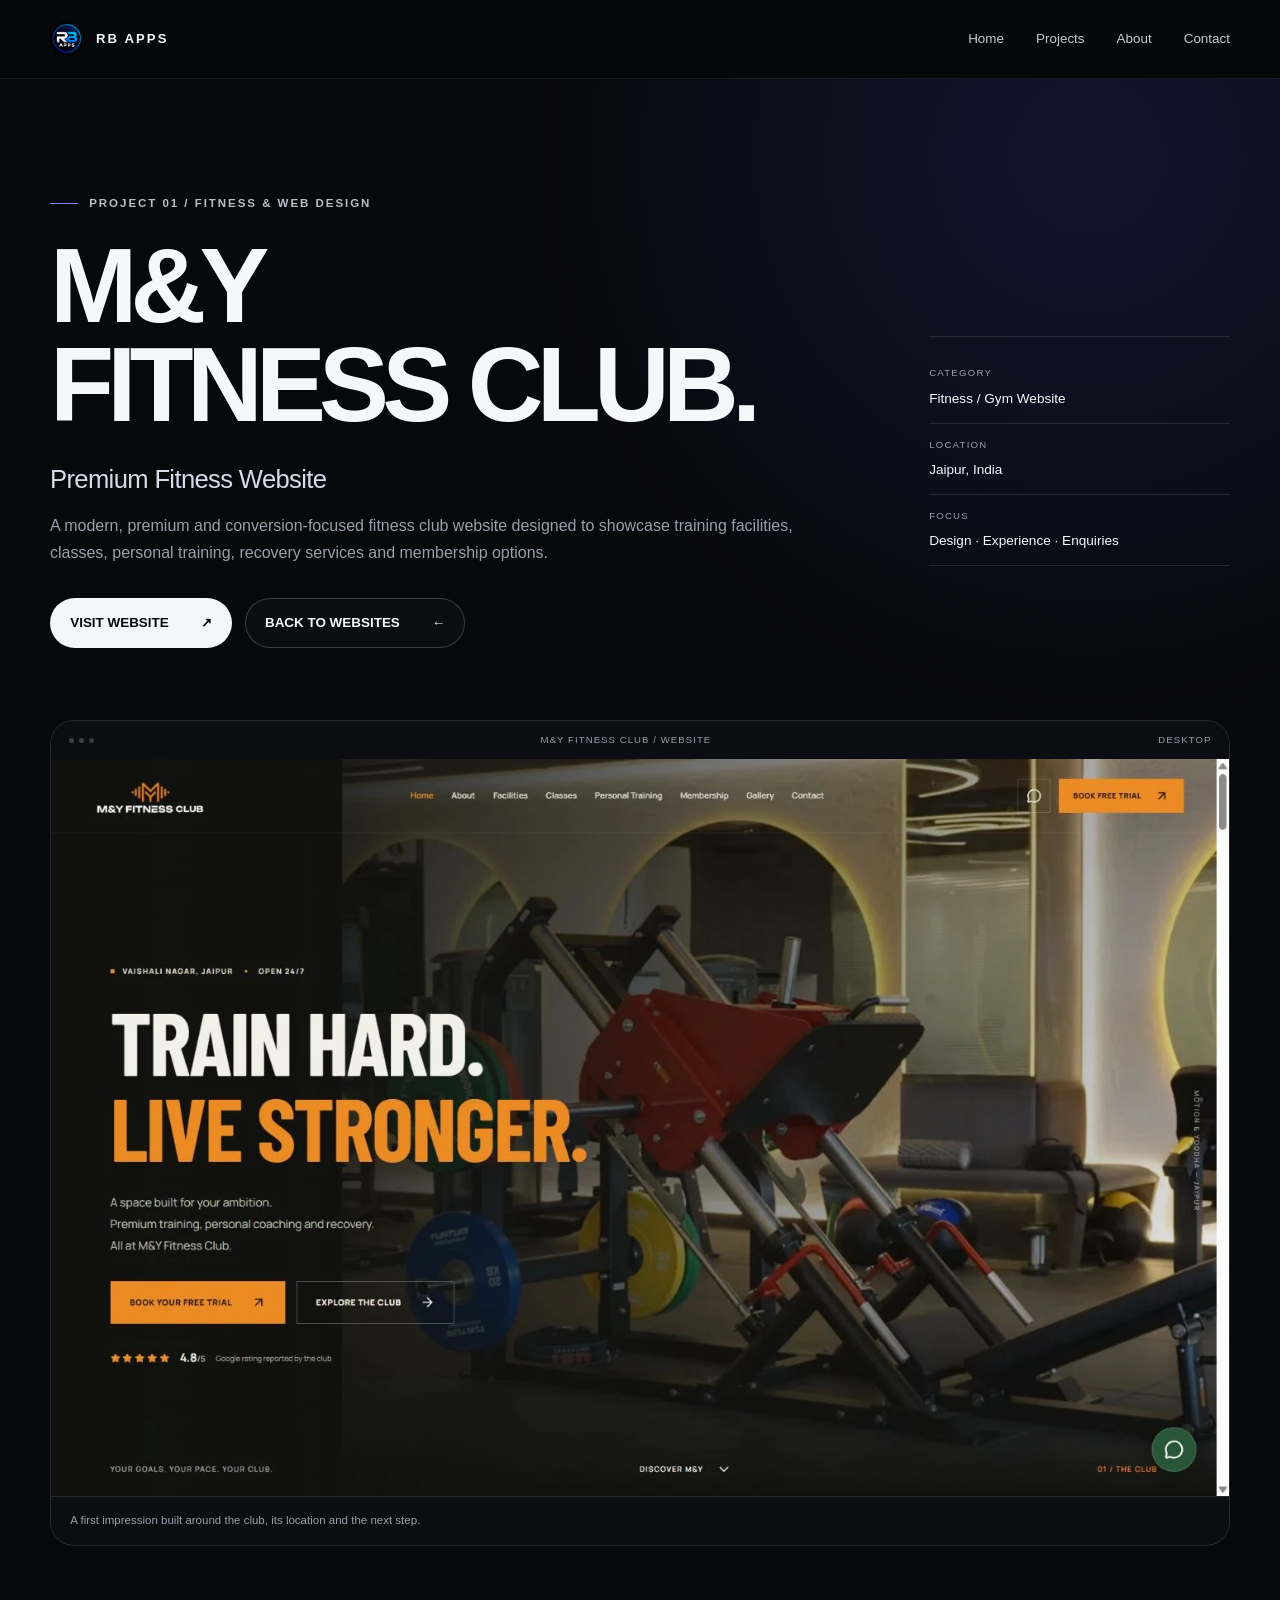
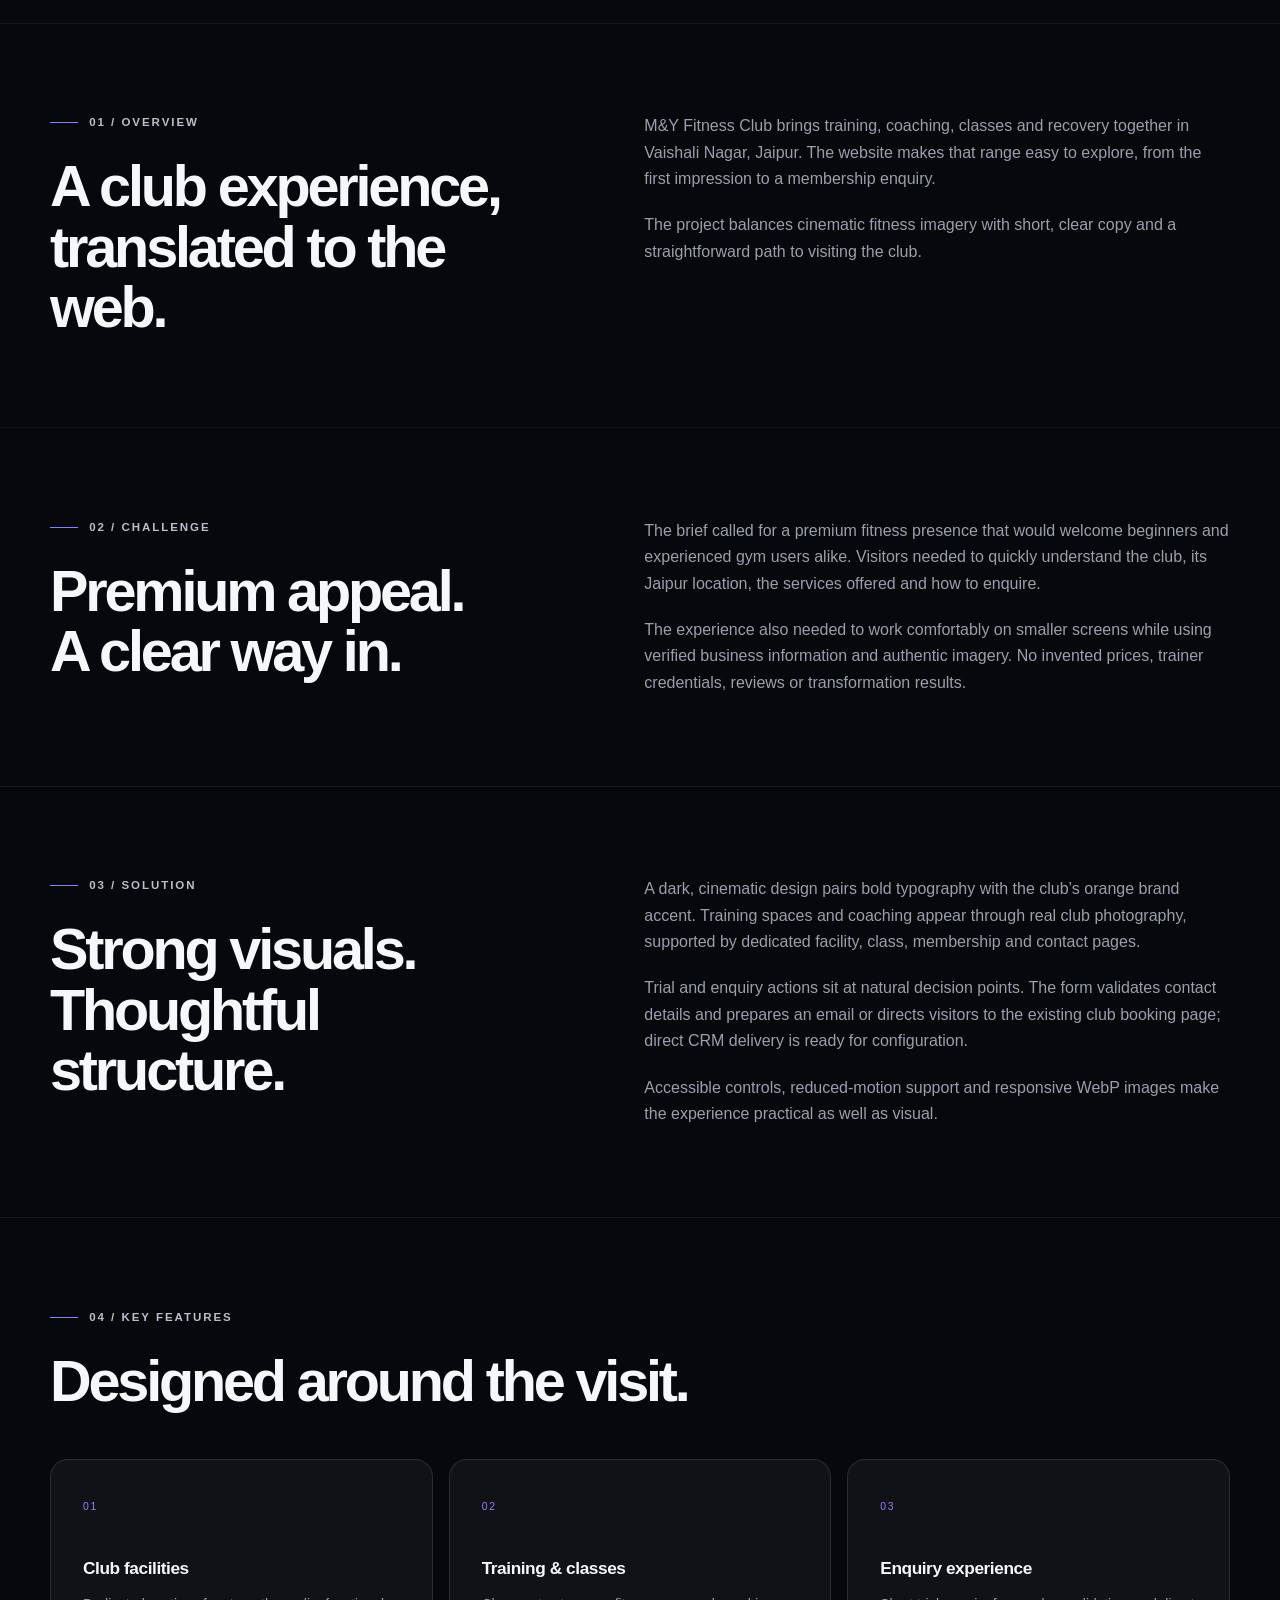
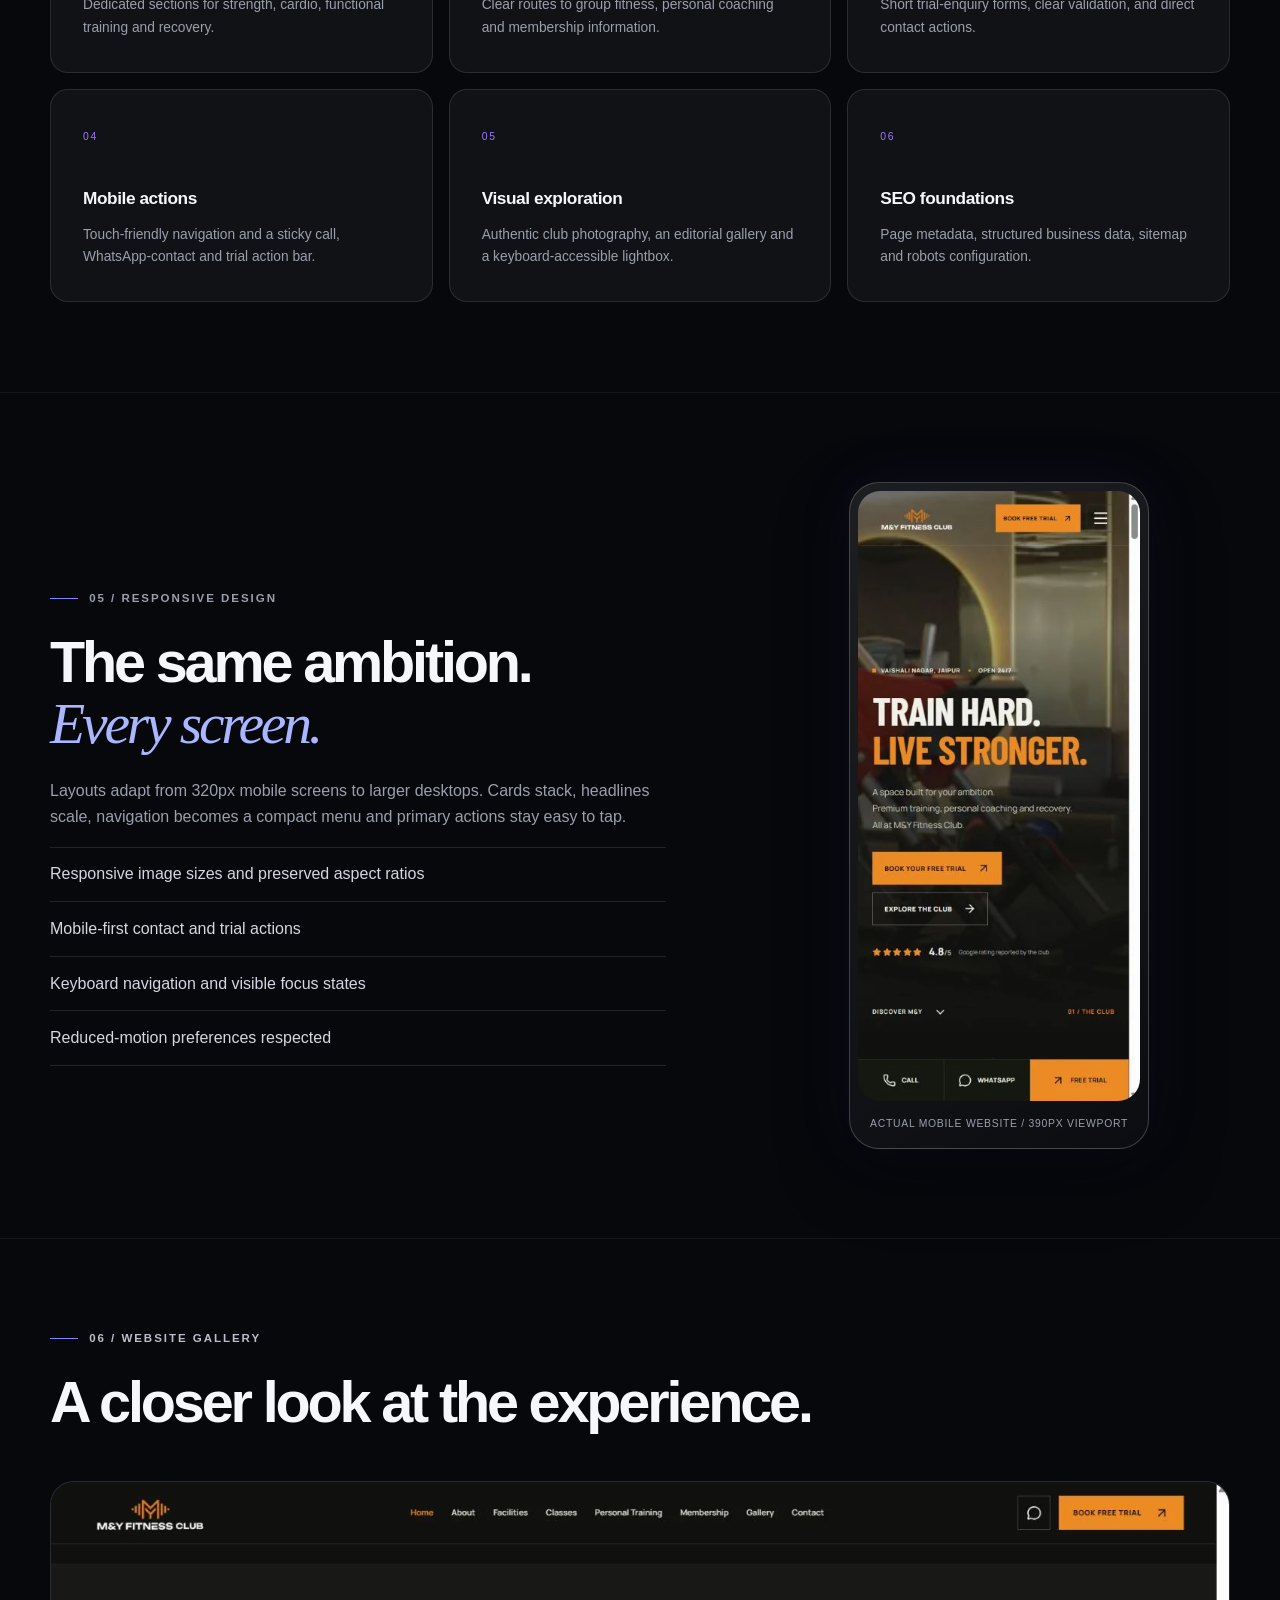
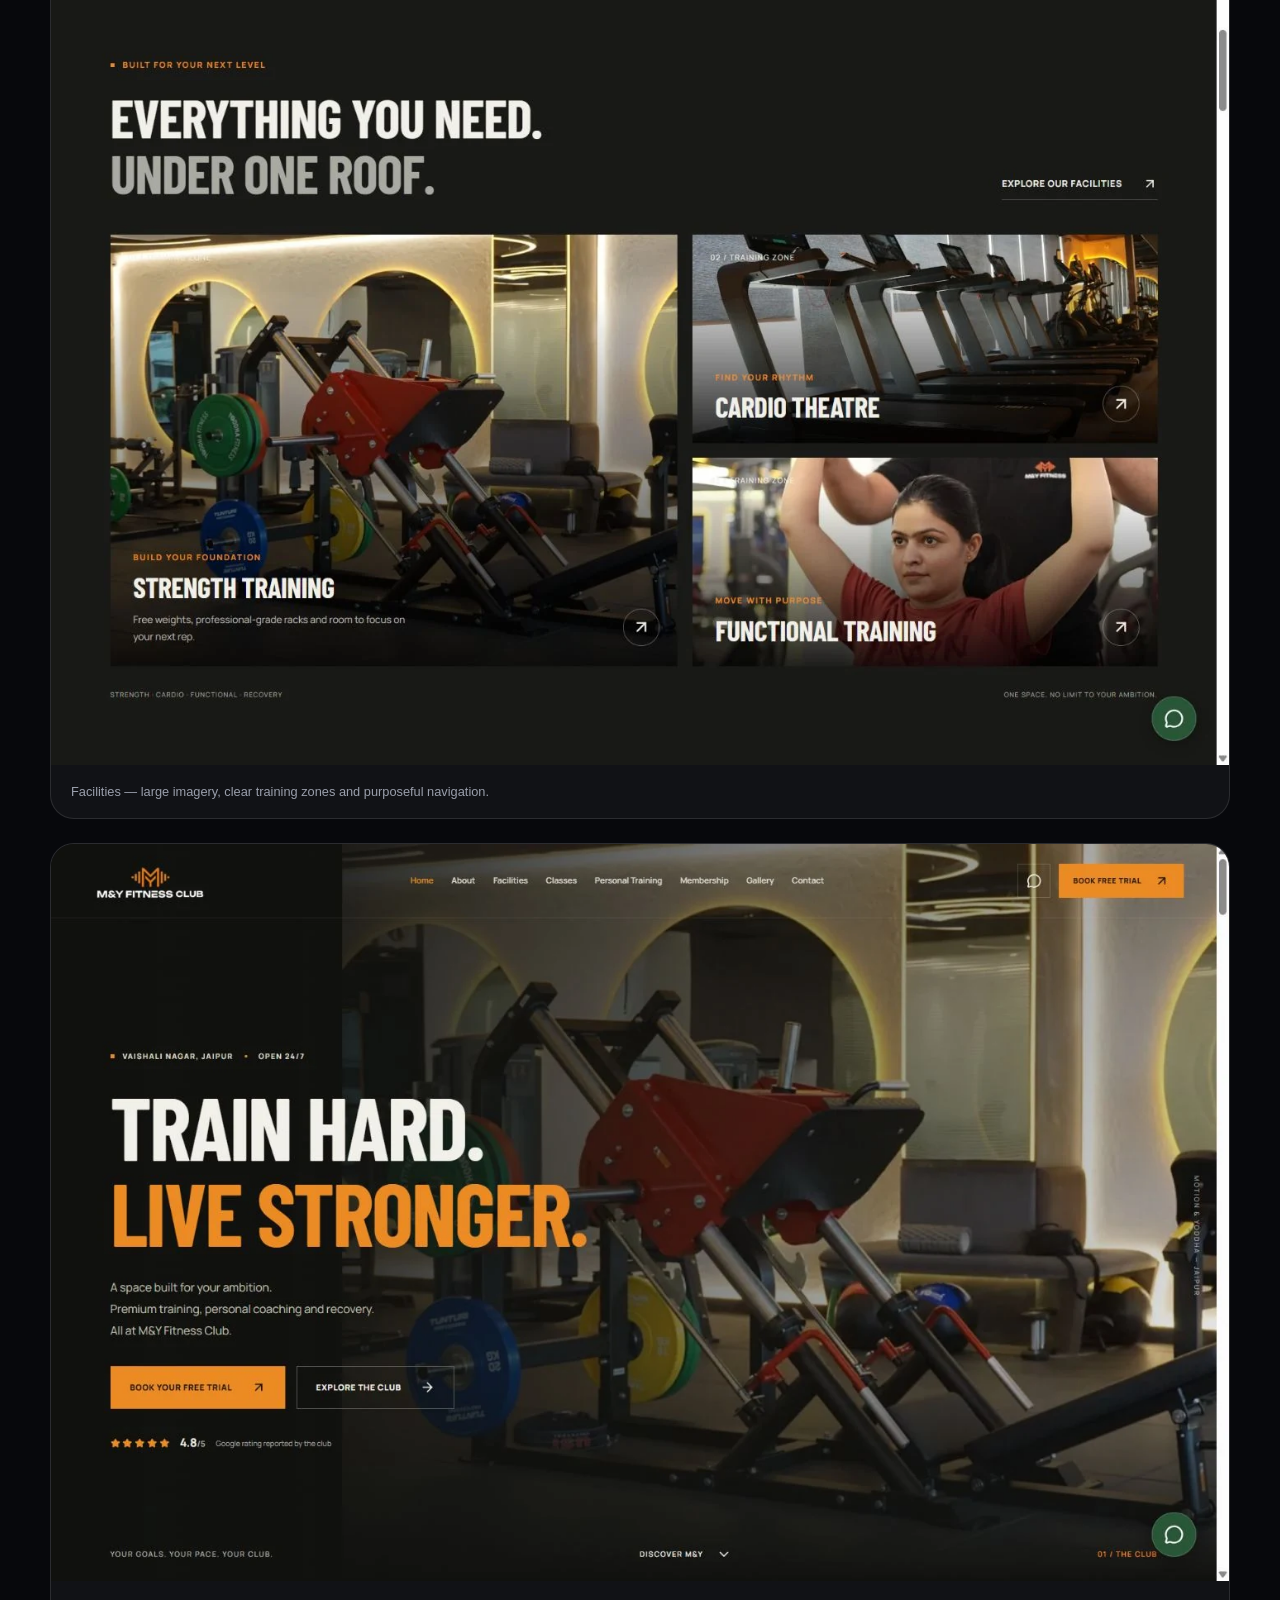
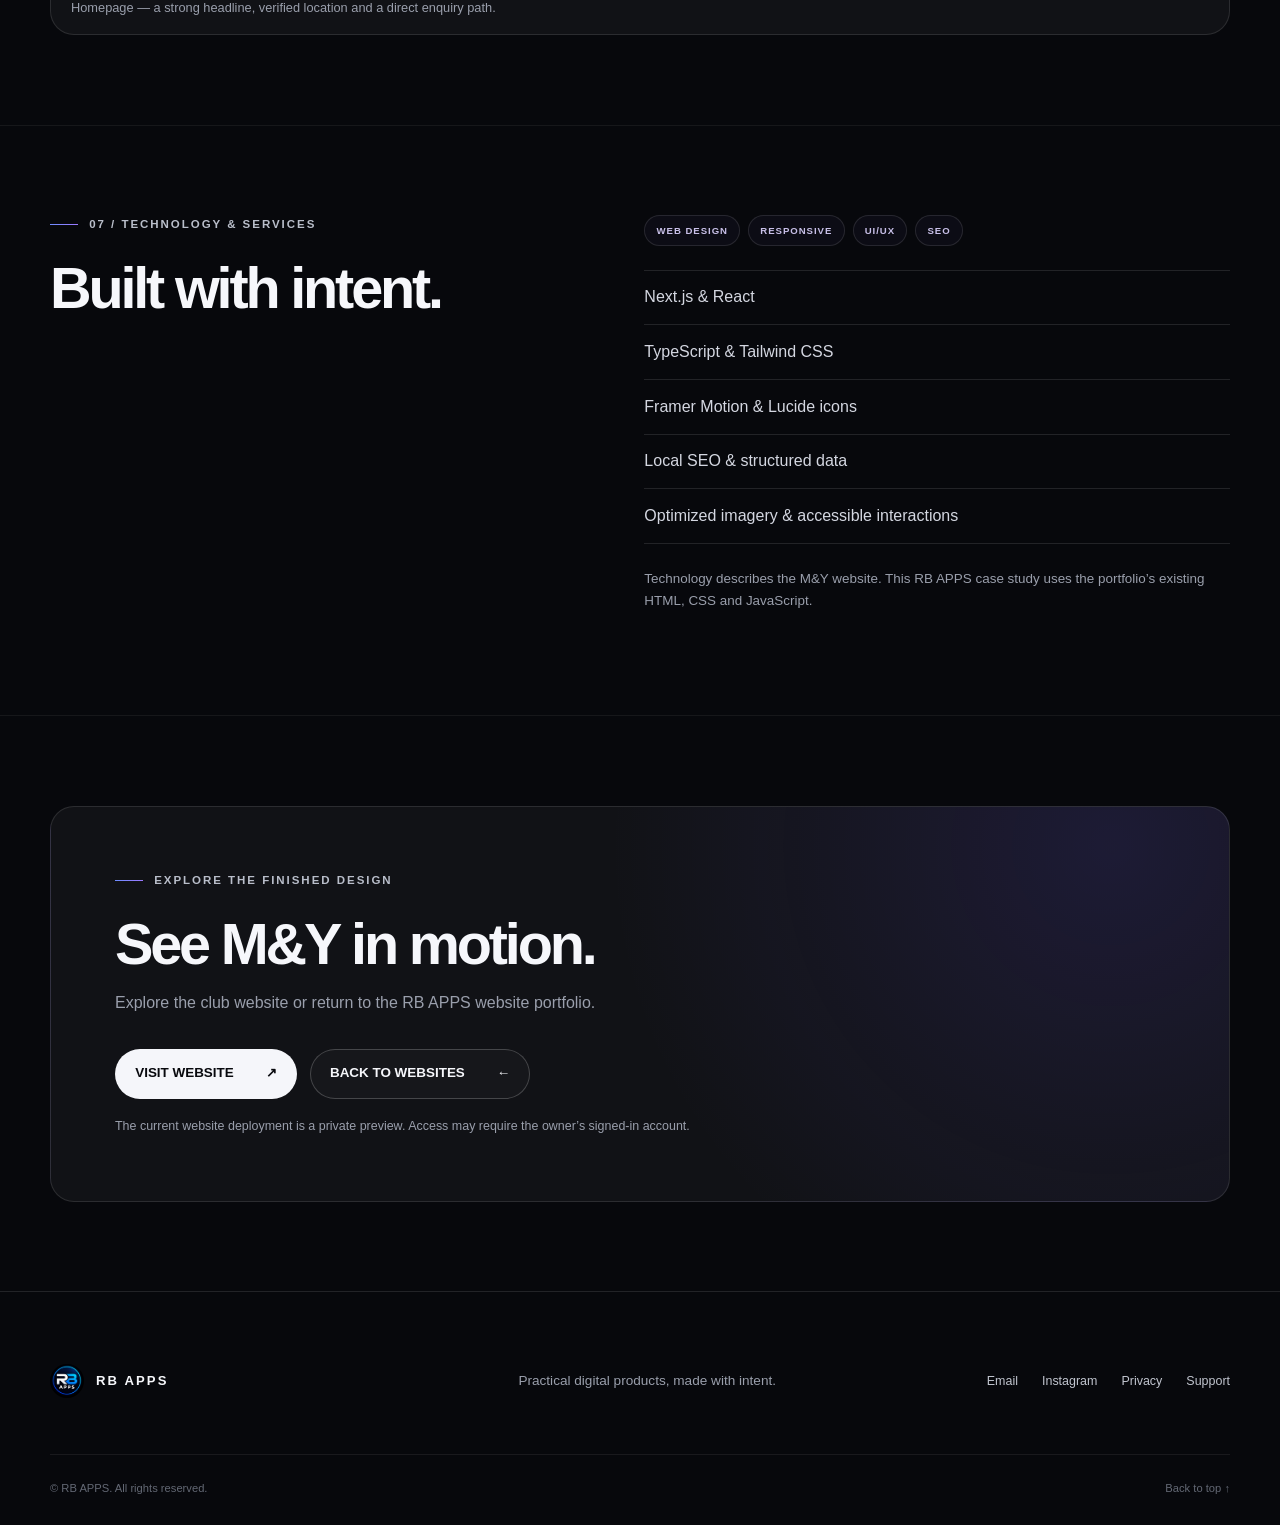
==== projects/mny-fitness-club.html @ 164e79c8 "Add M&Y Fitness Club portfolio project and case study" ====
<!doctype html>
<html lang="en">
<head>
  <meta charset="UTF-8" /><meta name="viewport" content="width=device-width, initial-scale=1" /><meta name="theme-color" content="#07080c" />
  <title>M&amp;Y Fitness Club Website Project | RB APPS</title>
  <meta name="description" content="Explore the M&amp;Y Fitness Club website project by RB APPS: premium fitness design, responsive layouts, club facilities, personal training and lead-generation experiences." />
  <meta property="og:type" content="website" /><meta property="og:title" content="M&amp;Y Fitness Club Website Project | RB APPS" /><meta property="og:description" content="A premium, responsive fitness website for Jaipur. See the design approach, club experience, key features and authentic website screenshots." />
  <meta property="og:image" content="https://rbmobileapps.github.io/RBAPPS/assets/images/projects/mny-fitness/mny-homepage.webp" /><meta property="og:image:alt" content="M&amp;Y Fitness Club website homepage designed by RB APPS" /><meta property="og:image:width" content="1425" /><meta property="og:image:height" content="891" />
  <meta name="twitter:card" content="summary_large_image" /><meta name="twitter:title" content="M&amp;Y Fitness Club Website Project | RB APPS" /><meta name="twitter:description" content="Premium fitness website design, responsive experiences and lead-generation foundations." /><meta name="twitter:image" content="https://rbmobileapps.github.io/RBAPPS/assets/images/projects/mny-fitness/mny-homepage.webp" />
  <link rel="icon" href="../favicon.svg" type="image/svg+xml" /><link rel="stylesheet" href="../styles.css" /><link rel="stylesheet" href="../assets/css/mny-project.css" /><script src="../script.js" defer></script>
</head>
<body class="content-page mny-case-page">
<a class="skip-link" href="#main-content">Skip to content</a><header class="site-header" data-header><div class="container nav-shell"><a class="wordmark" href="../index.html" aria-label="RB APPS home"><img class="wordmark-logo" src="../assets/images/rb-apps-logo.png" alt="RB APPS Logo" width="34" height="34" /><span>RB APPS</span></a><button class="menu-button" type="button" aria-expanded="false" aria-controls="primary-navigation" aria-label="Open navigation" data-menu-button><span></span><span></span></button><nav class="primary-nav" id="primary-navigation" aria-label="Primary navigation" data-navigation><a href="../index.html">Home</a><a href="../index.html#apps">Projects</a><a href="../index.html#about">About</a><a href="../index.html#contact">Contact</a></nav></div></header>
<main id="main-content">
  <section class="mny-case-hero"><div class="category-shell">
    <p class="eyebrow"><span></span>PROJECT 01 / FITNESS &amp; WEB DESIGN</p>
    <div class="mny-case-top"><div><h1>M&amp;Y<br />FITNESS CLUB.</h1><p class="mny-case-subtitle">Premium Fitness Website</p><p class="mny-case-lead">A modern, premium and conversion-focused fitness club website designed to showcase training facilities, classes, personal training, recovery services and membership options.</p></div><dl class="mny-project-meta"><div><dt>Category</dt><dd>Fitness / Gym Website</dd></div><div><dt>Location</dt><dd>Jaipur, India</dd></div><div><dt>Focus</dt><dd>Design · Experience · Enquiries</dd></div></dl></div>
    <div class="mny-actions"><a class="button button-primary" href="https://mny-fitness-club-jaipur.contact-himmathub.chatgpt.site/" target="_blank" rel="noopener noreferrer">VISIT WEBSITE <span class="mny-arrow" aria-hidden="true">↗</span></a><a class="button button-secondary" href="websites.html">BACK TO WEBSITES <span class="mny-arrow" aria-hidden="true">←</span></a></div>
    <figure class="mny-case-preview"><div class="mny-browser-bar" aria-hidden="true"><span class="mny-browser-dots"><i></i><i></i><i></i></span><span>M&amp;Y FITNESS CLUB / WEBSITE</span><span>DESKTOP</span></div><img class="mny-preview-image" src="../assets/images/projects/mny-fitness/mny-homepage.webp" width="1425" height="891" alt="Desktop homepage of the M&amp;Y Fitness Club website with cinematic gym photography and prominent trial actions" fetchpriority="high" /><figcaption>A first impression built around the club, its location and the next step.</figcaption></figure>
  </div></section>
  <section class="mny-case-section"><div class="category-shell split-grid"><div><p class="eyebrow"><span></span>01 / OVERVIEW</p><h2>A club experience,<br />translated to the web.</h2></div><div class="mny-section-copy"><p>M&amp;Y Fitness Club brings training, coaching, classes and recovery together in Vaishali Nagar, Jaipur. The website makes that range easy to explore, from the first impression to a membership enquiry.</p><p>The project balances cinematic fitness imagery with short, clear copy and a straightforward path to visiting the club.</p></div></div></section>
  <section class="mny-case-section"><div class="category-shell split-grid"><div><p class="eyebrow"><span></span>02 / CHALLENGE</p><h2>Premium appeal.<br />A clear way in.</h2></div><div class="mny-section-copy"><p>The brief called for a premium fitness presence that would welcome beginners and experienced gym users alike. Visitors needed to quickly understand the club, its Jaipur location, the services offered and how to enquire.</p><p>The experience also needed to work comfortably on smaller screens while using verified business information and authentic imagery. No invented prices, trainer credentials, reviews or transformation results.</p></div></div></section>
  <section class="mny-case-section"><div class="category-shell split-grid"><div><p class="eyebrow"><span></span>03 / SOLUTION</p><h2>Strong visuals.<br />Thoughtful structure.</h2></div><div class="mny-section-copy"><p>A dark, cinematic design pairs bold typography with the club’s orange brand accent. Training spaces and coaching appear through real club photography, supported by dedicated facility, class, membership and contact pages.</p><p>Trial and enquiry actions sit at natural decision points. The form validates contact details and prepares an email or directs visitors to the existing club booking page; direct CRM delivery is ready for configuration.</p><p>Accessible controls, reduced-motion support and responsive WebP images make the experience practical as well as visual.</p></div></div></section>
  <section class="mny-case-section"><div class="category-shell"><div class="section-label"><p class="eyebrow"><span></span>04 / KEY FEATURES</p><h2>Designed around the visit.</h2></div><div class="mny-feature-grid"><article><span class="app-index">01</span><h3>Club facilities</h3><p>Dedicated sections for strength, cardio, functional training and recovery.</p></article><article><span class="app-index">02</span><h3>Training & classes</h3><p>Clear routes to group fitness, personal coaching and membership information.</p></article><article><span class="app-index">03</span><h3>Enquiry experience</h3><p>Short trial-enquiry forms, clear validation, and direct contact actions.</p></article><article><span class="app-index">04</span><h3>Mobile actions</h3><p>Touch-friendly navigation and a sticky call, WhatsApp-contact and trial action bar.</p></article><article><span class="app-index">05</span><h3>Visual exploration</h3><p>Authentic club photography, an editorial gallery and a keyboard-accessible lightbox.</p></article><article><span class="app-index">06</span><h3>SEO foundations</h3><p>Page metadata, structured business data, sitemap and robots configuration.</p></article></div></div></section>
  <section class="mny-case-section"><div class="category-shell mny-responsive"><div class="mny-responsive-copy"><p class="eyebrow"><span></span>05 / RESPONSIVE DESIGN</p><h2>The same ambition.<br /><em>Every screen.</em></h2><p>Layouts adapt from 320px mobile screens to larger desktops. Cards stack, headlines scale, navigation becomes a compact menu and primary actions stay easy to tap.</p><ul class="stack-list"><li>Responsive image sizes and preserved aspect ratios</li><li>Mobile-first contact and trial actions</li><li>Keyboard navigation and visible focus states</li><li>Reduced-motion preferences respected</li></ul></div><figure class="mny-device-frame"><img src="../assets/images/projects/mny-fitness/mny-mobile.webp" width="375" height="811" alt="Actual mobile M&amp;Y homepage showing stacked content, free-trial buttons and the mobile contact bar" loading="lazy" /><figcaption>ACTUAL MOBILE WEBSITE / 390PX VIEWPORT</figcaption></figure></div></section>
  <section class="mny-case-section"><div class="category-shell"><div class="section-label"><p class="eyebrow"><span></span>06 / WEBSITE GALLERY</p><h2>A closer look at the experience.</h2></div><div class="mny-gallery"><figure><a href="../assets/images/projects/mny-fitness/mny-facilities.webp" target="_blank" rel="noopener noreferrer" aria-label="Open full facilities screenshot in a new tab"><img src="../assets/images/projects/mny-fitness/mny-facilities.webp" width="1425" height="1069" alt="M&amp;Y facilities section with large strength, cardio and functional training cards" loading="lazy" /></a><figcaption>Facilities — large imagery, clear training zones and purposeful navigation.</figcaption></figure><figure><a href="../assets/images/projects/mny-fitness/mny-homepage.webp" target="_blank" rel="noopener noreferrer" aria-label="Open full homepage screenshot in a new tab"><img src="../assets/images/projects/mny-fitness/mny-homepage.webp" width="1425" height="891" alt="Full desktop screenshot of the M&amp;Y Fitness Club homepage hero" loading="lazy" /></a><figcaption>Homepage — a strong headline, verified location and a direct enquiry path.</figcaption></figure></div></div></section>
  <section class="mny-case-section"><div class="category-shell split-grid"><div><p class="eyebrow"><span></span>07 / TECHNOLOGY &amp; SERVICES</p><h2>Built with intent.</h2></div><div class="mny-services"><ul class="mny-tags" aria-label="Project services"><li>WEB DESIGN</li><li>RESPONSIVE</li><li>UI/UX</li><li>SEO</li></ul><ul class="stack-list" style="margin-top:1.5rem"><li>Next.js &amp; React</li><li>TypeScript &amp; Tailwind CSS</li><li>Framer Motion &amp; Lucide icons</li><li>Local SEO &amp; structured data</li><li>Optimized imagery &amp; accessible interactions</li></ul><p class="mny-stack-note">Technology describes the M&amp;Y website. This RB APPS case study uses the portfolio’s existing HTML, CSS and JavaScript.</p></div></div></section>
  <section class="mny-case-section"><div class="category-shell"><div class="mny-end-panel"><p class="eyebrow"><span></span>EXPLORE THE FINISHED DESIGN</p><h2>See M&amp;Y in motion.</h2><p>Explore the club website or return to the RB APPS website portfolio.</p><div class="mny-actions"><a class="button button-primary" href="https://mny-fitness-club-jaipur.contact-himmathub.chatgpt.site/" target="_blank" rel="noopener noreferrer">VISIT WEBSITE <span class="mny-arrow" aria-hidden="true">↗</span></a><a class="button button-secondary" href="websites.html">BACK TO WEBSITES <span class="mny-arrow" aria-hidden="true">←</span></a></div><p class="mny-launch-note">The current website deployment is a private preview. Access may require the owner’s signed-in account.</p></div></div></section>
</main><footer class="site-footer"><div class="container footer-main"><a class="wordmark" href="../index.html" aria-label="RB APPS home"><img class="wordmark-logo" src="../assets/images/rb-apps-logo.png" alt="RB APPS Logo" width="34" height="34" /><span>RB APPS</span></a><p>Practical digital products, made with intent.</p><nav aria-label="Footer navigation"><a href="mailto:digitalcreatorranjeet@gmail.com">Email</a><a href="https://www.instagram.com/ranjeet.focused/" target="_blank" rel="noopener noreferrer" aria-label="Instagram (opens in a new tab)">Instagram</a><a href="../privacy.html">Privacy</a><a href="../support.html">Support</a></nav></div><div class="container footer-bottom"><p>© <span data-current-year></span> RB APPS. All rights reserved.</p><a href="#main-content">Back to top ↑</a></div></footer>
</body></html>
---- styles.css ----
:root {
  color-scheme: dark;
  --bg: #07080c;
  --bg-soft: #0b0d13;
  --surface: rgba(255, 255, 255, 0.045);
  --surface-strong: rgba(255, 255, 255, 0.075);
  --line: rgba(255, 255, 255, 0.11);
  --line-bright: rgba(255, 255, 255, 0.2);
  --text: #f6f7fb;
  --muted: #9a9fac;
  --blue: #6e8cff;
  --violet: #9b79ff;
  --max-width: 1180px;
  --radius: 24px;
  --space-section: clamp(5rem, 10vw, 9rem);
}

*, *::before, *::after { box-sizing: border-box; }
html { scroll-behavior: smooth; }
body {
  margin: 0;
  min-width: 280px;
  overflow-x: hidden;
  background: var(--bg);
  color: var(--text);
  font-family: Inter, ui-sans-serif, -apple-system, BlinkMacSystemFont, "Segoe UI", sans-serif;
  font-size: 1rem;
  line-height: 1.65;
  -webkit-font-smoothing: antialiased;
}

a { color: inherit; }
button, a { -webkit-tap-highlight-color: transparent; }
:focus-visible { outline: 2px solid #aabaff; outline-offset: 4px; }
.container { width: min(calc(100% - 2.5rem), var(--max-width)); margin-inline: auto; }
.skip-link { position: fixed; z-index: 100; top: 1rem; left: 1rem; padding: .7rem 1rem; background: white; color: #08090d; transform: translateY(-180%); }
.skip-link:focus { transform: translateY(0); }

.site-header { position: absolute; z-index: 20; inset: 0 0 auto; border-bottom: 1px solid rgba(255,255,255,.08); }
.nav-shell { min-height: 78px; display: flex; align-items: center; justify-content: space-between; }
.wordmark { display: inline-flex; align-items: center; gap: .75rem; color: var(--text); font-weight: 720; font-size: .82rem; letter-spacing: .16em; text-decoration: none; }
.wordmark-logo { width: 34px; height: 34px; aspect-ratio: 1; border-radius: 50%; object-fit: contain; flex-shrink: 0; display: block; }
.wordmark-mark { display: grid; width: 34px; aspect-ratio: 1; place-items: center; border: 1px solid var(--line-bright); border-radius: 50%; font-size: .65rem; letter-spacing: -.03em; background: rgba(255,255,255,.035); }
.primary-nav { display: flex; gap: 2rem; align-items: center; }
.primary-nav a { min-height: 44px; display: inline-flex; align-items: center; color: #c8cbd4; font-size: .84rem; text-decoration: none; transition: color .2s ease; }
.primary-nav a:hover { color: white; }
.menu-button { display: none; width: 46px; height: 46px; padding: 0; border: 1px solid var(--line); border-radius: 50%; background: transparent; }
.menu-button span { display: block; width: 18px; height: 1px; margin: 5px auto; background: white; transition: transform .2s ease; }

.hero { position: relative; min-height: min(900px, 100svh); padding: clamp(9.5rem, 18vh, 13rem) 0 2rem; overflow: hidden; display: flex; flex-direction: column; justify-content: space-between; border-bottom: 1px solid var(--line); }
.hero::before { content: ""; position: absolute; inset: 0; opacity: .2; background-image: linear-gradient(rgba(255,255,255,.045) 1px, transparent 1px), linear-gradient(90deg, rgba(255,255,255,.045) 1px, transparent 1px); background-size: 72px 72px; mask-image: linear-gradient(to bottom, black, transparent 80%); }
.gravity-field { position: absolute; inset: 0; pointer-events: none; }
.orb { position: absolute; border-radius: 50%; filter: blur(12px); opacity: .25; animation: float 12s ease-in-out infinite alternate; }
.orb-one { width: min(42vw, 600px); aspect-ratio: 1; right: -10%; top: 4%; background: radial-gradient(circle, rgba(90,110,255,.7), transparent 68%); }
.orb-two { width: 380px; aspect-ratio: 1; left: -12%; bottom: -20%; background: radial-gradient(circle, rgba(151,83,255,.35), transparent 70%); animation-delay: -5s; }
.orbit { position: absolute; border: 1px solid rgba(255,255,255,.09); border-radius: 50%; transform: rotate(-20deg); }
.orbit-one { width: 610px; height: 230px; right: -80px; top: 240px; }
.orbit-two { width: 380px; height: 130px; right: 45px; top: 290px; }
.hero-layout { position: relative; z-index: 2; display: grid; grid-template-columns: minmax(0, 1.25fr) minmax(320px, .75fr); gap: clamp(2rem, 7vw, 7rem); align-items: center; }
.eyebrow { margin: 0 0 1.5rem; display: flex; align-items: center; gap: .7rem; color: #b9beca; font-size: .72rem; font-weight: 650; letter-spacing: .17em; text-transform: uppercase; }
.eyebrow span { width: 28px; height: 1px; background: linear-gradient(90deg, var(--blue), var(--violet)); }
.hero h1 { margin: 0; font-size: clamp(4.4rem, 12vw, 9rem); line-height: .82; letter-spacing: -.075em; font-weight: 760; }
.hero-tagline { max-width: 700px; margin: 1.8rem 0 0; font-size: clamp(1.65rem, 3.3vw, 3rem); line-height: 1.14; letter-spacing: -.04em; font-weight: 360; }
em { color: #aab6ff; font-family: Georgia, serif; font-weight: 400; }
.hero-summary { max-width: 570px; margin: 1.7rem 0 0; color: var(--muted); font-size: clamp(1rem, 1.6vw, 1.12rem); }
.hero-actions { display: flex; flex-wrap: wrap; gap: .85rem; margin-top: 2.4rem; }
.button { min-height: 50px; padding: .75rem 1.2rem; border: 1px solid transparent; border-radius: 999px; display: inline-flex; align-items: center; justify-content: center; gap: 2rem; font-size: .84rem; font-weight: 650; text-decoration: none; transition: transform .2s ease, background-color .2s ease, border-color .2s ease; }
.button:hover { transform: translateY(-2px); }
.button-primary { background: #f5f6fa; color: #08090d; }
.button-secondary { border-color: var(--line-bright); background: rgba(255,255,255,.025); }
.hero-object { position: relative; min-height: 440px; display: grid; place-items: center; perspective: 900px; }
.device-shell { width: min(245px, 68vw); aspect-ratio: .54; padding: 8px; border: 1px solid rgba(255,255,255,.26); border-radius: 36px; background: linear-gradient(145deg, rgba(255,255,255,.13), rgba(255,255,255,.025)); box-shadow: 0 35px 90px rgba(0,0,0,.65), 0 0 80px rgba(89,92,255,.11); transform: rotate(7deg) translateY(-5px); animation: deviceFloat 7s ease-in-out infinite; }
.device-screen { height: 100%; padding: 1.2rem; border-radius: 29px; background: radial-gradient(circle at 65% 20%, rgba(114,86,255,.23), transparent 35%), #090a10; border: 1px solid rgba(255,255,255,.07); display: flex; flex-direction: column; }
.screen-label { color: #7c8291; font-size: .55rem; letter-spacing: .18em; }
.screen-core { flex: 1; display: grid; place-items: center; }
.screen-core span { width: 92px; aspect-ratio: 1; display: grid; place-items: center; border-radius: 25px; background: linear-gradient(145deg, #7792ff, #7c4fff); box-shadow: 0 15px 45px rgba(104,76,255,.4); font-size: 2.2rem; font-weight: 730; }
.screen-logo { width: 96px; height: 96px; aspect-ratio: 1; object-fit: contain; border-radius: 50%; box-shadow: 0 12px 35px rgba(0, 162, 255, 0.25), 0 0 20px rgba(110, 140, 255, 0.2); display: block; }
.screen-lines { display: grid; gap: .55rem; }
.screen-lines i { height: 5px; border-radius: 5px; background: rgba(255,255,255,.12); }
.screen-lines i:nth-child(2) { width: 78%; } .screen-lines i:nth-child(3) { width: 48%; }
.status-chip { position: absolute; padding: .45rem .7rem; border: 1px solid var(--line); border-radius: 999px; background: rgba(10,11,17,.8); backdrop-filter: blur(8px); color: #aeb3c0; font-size: .55rem; letter-spacing: .13em; }
.chip-one { top: 17%; right: -4%; } .chip-two { bottom: 18%; left: -10%; }
.hero-footnote { position: relative; z-index: 2; padding-top: 2rem; display: flex; justify-content: space-between; color: #666b78; font-size: .63rem; letter-spacing: .15em; text-transform: uppercase; }

.section { padding-block: var(--space-section); }
.section-heading { margin-bottom: clamp(2.5rem, 6vw, 5rem); display: grid; grid-template-columns: 1.25fr .75fr; gap: 3rem; align-items: end; }
.section-heading h2, .about-grid h2, .contact-panel h2 { margin: 0; font-size: clamp(2.4rem, 5vw, 4.7rem); line-height: 1.02; letter-spacing: -.055em; }
.section-heading > p { max-width: 450px; margin: 0; color: var(--muted); }
.apps-section { background: linear-gradient(180deg, #090a0f, var(--bg)); }
.project-category-grid { display: grid; grid-template-columns: repeat(4, minmax(0, 1fr)); gap: 1rem; margin-bottom: clamp(4rem, 8vw, 7rem); }
.project-category-card { min-width: 0; min-height: 310px; padding: clamp(1.35rem, 2.4vw, 2rem); display: flex; flex-direction: column; color: var(--text); text-decoration: none; border: 1px solid var(--line); border-radius: var(--radius); background: linear-gradient(145deg, rgba(255,255,255,.045), rgba(255,255,255,.012)); transition: transform .3s ease, border-color .3s ease, background .3s ease; }
.project-category-card:hover { transform: translateY(-5px); border-color: var(--line-bright); background: linear-gradient(145deg, rgba(119,104,255,.1), rgba(255,255,255,.018)); }
.project-category-card:focus-visible { outline: 2px solid #9aa6ff; outline-offset: 4px; }
.category-icon { width: 48px; height: 48px; display: grid; place-items: center; color: #aeb8ff; border: 1px solid rgba(159,169,255,.28); border-radius: 15px; background: rgba(111,91,255,.09); }
.category-icon svg { width: 24px; height: 24px; fill: none; stroke: currentColor; stroke-width: 1.45; stroke-linecap: round; stroke-linejoin: round; }
.category-number { margin: 1.5rem 0 0; color: #686e7c; font-size: .62rem; letter-spacing: .18em; }
.project-category-card h3 { margin: auto 0 .75rem; padding-top: 2.5rem; font-size: clamp(1.3rem, 2vw, 1.65rem); line-height: 1.08; letter-spacing: -.035em; }
.project-category-card p { margin: 0; color: var(--muted); font-size: .86rem; line-height: 1.6; }
.category-cta { margin-top: 1.75rem; display: flex; align-items: center; justify-content: space-between; color: #e9ebf6; font-size: .7rem; letter-spacing: .08em; text-transform: uppercase; }
.category-cta > span { color: #9aa6ff; font-size: 1rem; transition: transform .3s ease; }
.project-category-card:hover .category-cta > span { transform: translate(3px, 3px); }
.project-list { scroll-margin-top: 2rem; }
.project-list-heading { margin-bottom: 2rem; }
.project-list-heading h3 { margin: .5rem 0 0; font-size: clamp(1.8rem, 3vw, 2.6rem); letter-spacing: -.04em; }
.app-card { overflow: hidden; min-height: 480px; display: grid; grid-template-columns: 1fr 1fr; border: 1px solid var(--line); border-radius: var(--radius); background: var(--surface); transition: transform .3s ease, border-color .3s ease; }
.app-card + .app-card { margin-top: 2rem; }
.app-card:hover { transform: translateY(-5px); border-color: var(--line-bright); }
.app-visual { position: relative; overflow: hidden; min-height: 380px; display: grid; place-items: center; background: radial-gradient(circle at center, rgba(102,85,255,.2), transparent 38%), linear-gradient(145deg, rgba(255,255,255,.035), transparent); border-right: 1px solid var(--line); }
.smart-prompt-visual { background: radial-gradient(circle at center, rgba(76,124,255,.23), transparent 38%), linear-gradient(145deg, rgba(255,255,255,.035), transparent); }
.app-visual::before { content: ""; position: absolute; width: 72%; aspect-ratio: 1; border: 1px solid rgba(255,255,255,.08); border-radius: 50%; }
.app-icon { z-index: 1; width: 132px; aspect-ratio: 1; display: grid; place-items: center; border-radius: 34px; background: linear-gradient(145deg, #7996ff, #764ce9); box-shadow: 0 28px 65px rgba(91,67,228,.35); font-size: 3.2rem; font-weight: 750; }
.app-icon-image { z-index: 1; display: block; width: 148px; height: 148px; aspect-ratio: 1; object-fit: cover; border: 1px solid rgba(255,255,255,.15); border-radius: 35px; box-shadow: 0 28px 65px rgba(91,67,228,.38); }
.visual-ring { position: absolute; width: 90%; height: 32%; border: 1px solid rgba(255,255,255,.1); border-radius: 50%; transform: rotate(-14deg); }
.visual-dot { position: absolute; width: 8px; aspect-ratio: 1; border-radius: 50%; background: #a5b3ff; box-shadow: 0 0 20px #7b8cff; }
.dot-one { top: 24%; right: 24%; } .dot-two { bottom: 22%; left: 20%; width: 5px; }
.app-content { padding: clamp(2rem, 6vw, 5rem); display: flex; flex-direction: column; justify-content: center; align-items: flex-start; }
.app-index { color: #858b99; font-size: .65rem; letter-spacing: .17em; }
.app-content h3 { margin: .65rem 0 1rem; font-size: clamp(2.5rem, 4.6vw, 4.8rem); line-height: 1; letter-spacing: -.055em; }
.placeholder-copy { max-width: 420px; margin: 0; color: var(--muted); }
.app-link { margin-top: 2rem; gap: 1.25rem; }
.app-screenshots { grid-column: 1 / -1; display: flex; gap: 1rem; overflow-x: auto; padding: clamp(1.25rem, 3vw, 2rem); border-top: 1px solid var(--line); background: rgba(255,255,255,.018); scroll-snap-type: x proximity; scrollbar-color: rgba(150,157,255,.45) transparent; }
.app-screenshots img { flex: 0 0 clamp(190px, 23vw, 270px); width: clamp(190px, 23vw, 270px); height: auto; border: 1px solid rgba(255,255,255,.12); border-radius: 18px; box-shadow: 0 18px 45px rgba(0,0,0,.3); scroll-snap-align: start; }
.coming-soon { margin-top: 2rem; padding: .5rem .8rem; border: 1px solid var(--line); border-radius: 999px; color: #c6cad4; font-size: .7rem; letter-spacing: .09em; text-transform: uppercase; }
.future-note { margin: 2rem 0 0; color: #656a76; font-size: .8rem; text-align: center; }

.about-section { border-top: 1px solid rgba(255,255,255,.05); }
.about-grid { display: grid; grid-template-columns: minmax(280px, .78fr) minmax(0, 1fr); gap: clamp(3rem, 9vw, 9rem); align-items: center; }
.about-portrait { position: relative; max-width: 470px; padding: 8px; border: 1px solid var(--line); border-radius: 30px; background: linear-gradient(145deg, rgba(255,255,255,.09), rgba(255,255,255,.02)); box-shadow: 0 30px 80px rgba(0,0,0,.38), 0 0 65px rgba(91,86,255,.08); }
.about-portrait::after { content: ""; position: absolute; z-index: -1; width: 48%; aspect-ratio: 1; right: -8%; bottom: -7%; border-radius: 50%; background: rgba(105,82,255,.2); filter: blur(45px); }
.about-portrait img { display: block; width: 100%; height: auto; aspect-ratio: 1122 / 1402; object-fit: cover; object-position: center 38%; border-radius: 22px; }
.about-content { max-width: 620px; }
.about-copy { padding-top: clamp(1.75rem, 4vw, 3rem); }
.about-copy p { margin: 0 0 1.5rem; color: var(--muted); font-size: clamp(1rem, 1.8vw, 1.2rem); }
.about-copy p:first-child { color: #dde0e7; }
.principles-section { border-block: 1px solid var(--line); background: var(--bg-soft); }
.section-heading.compact { grid-template-columns: 1fr; }
.principles-grid { display: grid; grid-template-columns: repeat(4, 1fr); border: 1px solid var(--line); border-radius: var(--radius); overflow: hidden; }
.principles-grid article { min-width: 0; padding: clamp(1.5rem, 3vw, 2.4rem); border-right: 1px solid var(--line); }
.principles-grid article:last-child { border: 0; }
.principles-grid span { color: #666c79; font-size: .65rem; letter-spacing: .15em; }
.principles-grid h3 { margin: 4rem 0 .8rem; font-size: 1.25rem; }
.principles-grid p { margin: 0; color: var(--muted); font-size: .9rem; }

.contact-panel { padding: clamp(2rem, 6vw, 5rem); display: grid; grid-template-columns: 1.15fr .85fr; gap: 3rem; align-items: center; border: 1px solid var(--line); border-radius: var(--radius); background: radial-gradient(circle at 90% 20%, rgba(98,83,255,.16), transparent 32%), var(--surface); }
.contact-copy p { margin: 0 0 1.2rem; color: var(--muted); }
.contact-links { display: grid; gap: .75rem; }
.contact-link { position: relative; min-height: 76px; padding: .9rem 3rem .9rem 1rem; display: flex; flex-direction: column; justify-content: center; border: 1px solid var(--line); border-radius: 16px; background: rgba(255,255,255,.025); text-decoration: none; transition: transform .2s ease, border-color .2s ease, background-color .2s ease; }
.contact-link:hover { transform: translateY(-2px); border-color: var(--line-bright); background: rgba(255,255,255,.055); }
.contact-link:active { transform: translateY(0); background: rgba(255,255,255,.075); }
.contact-link-label { color: #777d8a; font-size: .65rem; font-weight: 650; letter-spacing: .14em; text-transform: uppercase; }
.contact-link-value { overflow-wrap: anywhere; color: #e8eaf0; font-size: .88rem; }
.contact-link-arrow { position: absolute; right: 1rem; top: 50%; color: #9daaff; transform: translateY(-50%); }
.site-footer { padding: 4rem 0 1.7rem; border-top: 1px solid var(--line); }
.footer-main { display: grid; grid-template-columns: 1fr 1fr auto; gap: 2rem; align-items: center; }
.footer-main p { color: var(--muted); font-size: .85rem; }
.footer-main nav { display: flex; flex-wrap: wrap; gap: .5rem 1.5rem; color: #858a96; font-size: .78rem; }
.footer-main nav a { min-height: 44px; display: inline-flex; align-items: center; color: #c1c5cf; text-underline-offset: .25em; text-decoration-color: transparent; transition: color .2s ease, text-decoration-color .2s ease; }
.footer-main nav a:hover { color: white; text-decoration-color: currentColor; }
.footer-main small { margin-left: .25rem; color: #565b67; text-transform: uppercase; font-size: .55rem; }
.footer-bottom { margin-top: 3rem; padding-top: 1.5rem; border-top: 1px solid rgba(255,255,255,.07); display: flex; justify-content: space-between; color: #636874; font-size: .7rem; }
.footer-bottom p { margin: 0; }
.footer-bottom a { text-decoration: none; }

.content-page { min-height: 100vh; }
.content-page .site-header { position: relative; background: rgba(7,8,12,.82); }
.content-main { position: relative; overflow: hidden; min-height: calc(100vh - 78px); padding-block: clamp(4.5rem, 10vw, 8rem); }
.content-main::before { content: ""; position: absolute; width: min(60vw, 760px); aspect-ratio: 1; top: -34%; right: -18%; border-radius: 50%; background: radial-gradient(circle, rgba(92,91,255,.16), transparent 68%); pointer-events: none; }
.content-shell { position: relative; z-index: 1; width: min(calc(100% - 2.5rem), 820px); margin-inline: auto; }
.content-header { margin-bottom: clamp(2.5rem, 6vw, 4.5rem); }
.content-header h1 { max-width: 760px; margin: 0; font-size: clamp(3rem, 7vw, 6rem); line-height: .95; letter-spacing: -.065em; }
.content-intro { max-width: 700px; margin: 1.5rem 0 0; color: #c9ccd5; font-size: clamp(1.05rem, 2vw, 1.3rem); }
.content-card { padding: clamp(1.5rem, 5vw, 3.5rem); border: 1px solid var(--line); border-radius: var(--radius); background: linear-gradient(145deg, rgba(255,255,255,.055), rgba(255,255,255,.02)); box-shadow: 0 28px 80px rgba(0,0,0,.22); }
.content-card h2 { margin: 0 0 1rem; font-size: clamp(1.45rem, 3vw, 2rem); line-height: 1.2; letter-spacing: -.035em; }
.content-card h2:not(:first-child) { margin-top: 2.5rem; }
.content-card p, .content-card li { color: var(--muted); }
.content-card p { margin: 0 0 1.25rem; }
.content-card ul { margin: 1.25rem 0 0; padding-left: 1.25rem; }
.content-card li { margin-block: .65rem; padding-left: .35rem; }
.content-card a:not(.button) { color: #c8d0ff; text-underline-offset: .25em; }
.content-card .button { margin-top: 1rem; }
.policy-date { display: inline-flex; margin-bottom: 2rem; padding: .45rem .75rem; border: 1px solid var(--line); border-radius: 999px; color: #abb0bd; font-size: .72rem; letter-spacing: .08em; text-transform: uppercase; }
.content-footer-note { margin: 2rem 0 0; color: #666c78; font-size: .78rem; }
.category-main { padding-block: clamp(4.5rem, 9vw, 8rem); }
.category-shell { width: min(calc(100% - 2.5rem), var(--max-width)); margin-inline: auto; }
.category-page-header { max-width: 820px; margin-bottom: clamp(3rem, 7vw, 5rem); }
.category-page-header h1 { margin: 0; font-size: clamp(3rem, 8vw, 6.5rem); line-height: .94; letter-spacing: -.065em; }
.category-page-header .content-intro { max-width: 680px; }
.category-back { min-height: 44px; margin-top: 1.5rem; display: inline-flex; align-items: center; color: #c8d0ff; font-size: .8rem; text-underline-offset: .3em; }
.empty-state { min-height: 280px; padding: clamp(2rem, 6vw, 4.5rem); display: grid; place-content: center; text-align: center; border: 1px solid var(--line); border-radius: var(--radius); background: linear-gradient(145deg, rgba(255,255,255,.045), rgba(255,255,255,.012)); }
.empty-state h2 { margin: 0; font-size: clamp(1.6rem, 4vw, 2.6rem); letter-spacing: -.04em; }
.empty-state p { max-width: 520px; margin: .8rem auto 0; color: var(--muted); }
.agent-project-card { max-width:850px; padding:clamp(2rem,6vw,4.5rem); border:1px solid var(--line); border-radius:var(--radius); background:radial-gradient(circle at top right,rgba(104,82,255,.17),transparent 32%),var(--surface); }.agent-project-card h2{margin:.8rem 0 1rem;font-size:clamp(2rem,5vw,4.4rem);line-height:.98;letter-spacing:-.055em}.agent-project-card>p:not(.app-index){max-width:580px;margin:0;color:var(--muted)}.agent-project-card .button{margin-top:2rem}.status-pill{display:inline-flex;margin-top:1rem;padding:.4rem .7rem;border:1px solid rgba(156,166,255,.3);border-radius:999px;color:#c8d0ff;background:rgba(106,89,255,.1);font-size:.65rem;letter-spacing:.09em;text-transform:uppercase}
.hermes-hero{padding:clamp(5rem,12vw,10rem) 0 clamp(4rem,8vw,7rem);background:radial-gradient(circle at 78% 10%,rgba(108,87,255,.2),transparent 24%),linear-gradient(180deg,#090a0f,var(--bg))}.hermes-hero h1{max-width:920px;margin:0;font-size:clamp(3.2rem,8.7vw,8.4rem);line-height:.87;letter-spacing:-.075em}.hermes-lead{max-width:780px;margin:2rem 0 0;color:#c9ccd5;font-size:clamp(1.1rem,2.4vw,1.55rem);line-height:1.45}.hermes-section{padding-block:clamp(3.5rem,8vw,7rem);border-top:1px solid rgba(255,255,255,.06)}.hermes-prose{max-width:760px}.hermes-prose h2,.section-label h2,.split-grid h2{margin:0;font-size:clamp(2rem,5vw,4.4rem);line-height:.98;letter-spacing:-.055em}.hermes-prose p{color:var(--muted)}.section-label{margin-bottom:2rem}.feature-grid,.challenge-grid{display:grid;grid-template-columns:repeat(4,minmax(0,1fr));border:1px solid var(--line);border-radius:var(--radius);overflow:hidden}.feature-grid span,.challenge-grid article{min-width:0;padding:1.25rem;border-right:1px solid var(--line);color:#d9dce6}.feature-grid span{min-height:120px;display:flex;align-items:flex-end;border-bottom:1px solid var(--line)}.feature-grid span:nth-child(4n),.challenge-grid article:last-child{border-right:0}.feature-grid span:nth-last-child(-n+4){border-bottom:0}.challenge-grid h3{margin:0;font-size:1.1rem}.challenge-grid p{color:var(--muted);font-size:.88rem}.challenge-grid strong{color:#d8dcf0}.architecture-flow{max-width:820px;margin:0;padding:0;list-style:none;display:grid;gap:.7rem}.architecture-flow li{position:relative;min-height:58px;padding:1rem 1.2rem;display:flex;align-items:center;border:1px solid var(--line);border-radius:14px;background:rgba(255,255,255,.025)}.architecture-flow li:not(:last-child)::after{content:"↓";position:absolute;left:1.2rem;bottom:-.78rem;z-index:1;color:#9aa6ff}.split-grid{display:grid;grid-template-columns:minmax(0,.9fr) minmax(0,1.1fr);gap:clamp(2rem,9vw,9rem)}.stack-list{margin:0;padding:0;list-style:none;border-top:1px solid var(--line)}.stack-list li{padding:.85rem 0;border-bottom:1px solid var(--line);color:#d4d7e1}.workflow-statement{margin:0 0 1.2rem;color:#cbd3ff!important;font-size:clamp(1.15rem,3vw,1.7rem)}.evolution-grid,.hermes-gallery{display:grid;grid-template-columns:repeat(3,1fr);gap:1rem}.evolution-grid{grid-template-columns:1fr 1fr;margin-bottom:2rem}.evolution-grid article{padding:1.5rem;border:1px solid var(--line);border-radius:18px;background:rgba(255,255,255,.025)}.evolution-grid article p:last-child{margin:.65rem 0 0;color:#e3e5ed}.gallery-note{max-width:720px;color:var(--muted);font-size:.86rem}.hermes-gallery a{overflow:hidden;display:block;min-width:0;border:1px solid var(--line);border-radius:18px;background:#0b0c10}.hermes-gallery a:first-child{grid-column:span 3}.hermes-gallery img{display:block;width:100%;height:100%;aspect-ratio:1;object-fit:cover}.hermes-gallery a:first-child img{aspect-ratio:16/8;object-position:top}.disclaimer{padding:1.2rem 1.5rem;border-left:2px solid #9aa6ff;background:rgba(108,87,255,.08);color:#d1d5e6;font-size:.86rem}

@keyframes float { to { transform: translate3d(20px, -25px, 0) scale(1.04); } }
@keyframes deviceFloat { 0%, 100% { transform: rotate(7deg) translateY(-5px); } 50% { transform: rotate(5deg) translateY(9px); } }

@media (max-width: 1000px) {
  .project-category-grid { grid-template-columns: repeat(2, minmax(0, 1fr)); }
}

@media (max-width: 820px) {
  .site-header[data-open="true"] { position: fixed; background: rgba(7,8,12,.96); }
  .menu-button { display: block; }
  .site-header[data-open="true"] .menu-button span:first-child { transform: translateY(3px) rotate(45deg); }
  .site-header[data-open="true"] .menu-button span:last-child { transform: translateY(-3px) rotate(-45deg); }
  .primary-nav { display: none; position: absolute; inset: 78px 0 auto; min-height: calc(100dvh - 78px); padding: 2rem 1.25rem; background: rgba(7,8,12,.98); flex-direction: column; align-items: stretch; }
  .site-header[data-open="true"] .primary-nav { display: flex; }
  .primary-nav a { min-height: 58px; border-bottom: 1px solid var(--line); font-size: 1.1rem; }
  .hero { min-height: auto; }
  .hero-layout, .section-heading, .about-grid, .contact-panel { grid-template-columns: 1fr; }
  .about-portrait { width: min(100%, 460px); margin-inline: auto; }
  .about-content { max-width: 680px; }
  .hero-object { min-height: 390px; margin-top: 1rem; }
  .orbit-one { right: -270px; } .orbit-two { right: -90px; }
  .app-card { grid-template-columns: 1fr; }
  .app-visual { border-right: 0; border-bottom: 1px solid var(--line); }
  .app-screenshots { grid-column: 1; }
  .principles-grid { grid-template-columns: 1fr 1fr; }
  .principles-grid article:nth-child(2) { border-right: 0; }
  .principles-grid article:nth-child(-n+2) { border-bottom: 1px solid var(--line); }
  .footer-main { grid-template-columns: 1fr; }
  .feature-grid,.challenge-grid{grid-template-columns:1fr 1fr}.feature-grid span:nth-child(2n),.challenge-grid article:nth-child(2n){border-right:0}.feature-grid span:nth-last-child(-n+4){border-bottom:1px solid var(--line)}.feature-grid span:nth-last-child(-n+2){border-bottom:0}.challenge-grid article:nth-child(-n+2){border-bottom:1px solid var(--line)}.split-grid{grid-template-columns:1fr}
}

@media (max-width: 520px) {
  .container { width: min(calc(100% - 1.5rem), var(--max-width)); }
  .hero { padding-top: 8.5rem; }
  .hero h1 { font-size: clamp(3.7rem, 22vw, 6rem); }
  .hero-actions { align-items: stretch; flex-direction: column; }
  .button { width: 100%; }
  .project-category-grid { grid-template-columns: 1fr; }
  .project-category-card { min-height: 270px; }
  .app-screenshots img { flex-basis: min(78vw, 270px); width: min(78vw, 270px); }
  .hero-object { min-height: 350px; }
  .device-shell { width: 190px; }
  .chip-one { right: 0; } .chip-two { left: 0; }
  .principles-grid { grid-template-columns: 1fr; }
  .principles-grid article { border-right: 0; border-bottom: 1px solid var(--line); }
  .principles-grid article:nth-child(2) { border-right: 0; }
  .principles-grid article:nth-child(-n+3) { border-bottom: 1px solid var(--line); }
  .principles-grid article:last-child { border-bottom: 0; }
  .principles-grid h3 { margin-top: 2.5rem; }
  .footer-bottom { align-items: flex-start; flex-direction: column; gap: 1rem; }
  .content-shell { width: min(calc(100% - 1.5rem), 820px); }
  .content-header h1 { font-size: clamp(2.75rem, 15vw, 4.2rem); }
  .feature-grid,.challenge-grid,.evolution-grid,.hermes-gallery{grid-template-columns:1fr}.feature-grid span,.challenge-grid article{border-right:0;border-bottom:1px solid var(--line)}.feature-grid span:last-child,.challenge-grid article:last-child{border-bottom:0}.hermes-gallery a:first-child{grid-column:auto}.hermes-gallery a:first-child img{aspect-ratio:1}
}

@media (prefers-reduced-motion: reduce) {
  html { scroll-behavior: auto; }
  *, *::before, *::after { scroll-behavior: auto !important; animation-duration: .01ms !important; animation-iteration-count: 1 !important; transition-duration: .01ms !important; }
}
---- assets/css/mny-project.css ----
/* M&Y portfolio additions. Existing RB APPS tokens and shared styles are unchanged. */
.mny-project-card { overflow: hidden; border: 1px solid var(--line); border-radius: var(--radius); background: linear-gradient(145deg, rgba(255,255,255,.045), rgba(255,255,255,.012)); transition: border-color .3s ease, box-shadow .3s ease; }
.mny-project-card:hover, .mny-project-card:focus-within { border-color: rgba(155,121,255,.48); box-shadow: 0 20px 65px rgba(106,78,206,.09); }
.mny-preview-link { display: block; overflow: hidden; text-decoration: none; border-bottom: 1px solid var(--line); }
.mny-browser-bar { min-height: 38px; padding: .7rem 1.1rem; display: flex; align-items: center; justify-content: space-between; gap: 1rem; background: var(--bg-soft); color: var(--muted); font-size: .6rem; letter-spacing: .11em; text-transform: uppercase; }
.mny-browser-dots { display: flex; gap: 5px; }
.mny-browser-dots i { width: 5px; height: 5px; border-radius: 50%; background: rgba(255,255,255,.2); }
.mny-preview-image { display: block; width: 100%; height: auto; aspect-ratio: 1425 / 891; object-fit: contain; background: var(--bg); transition: transform .65s ease; }
.mny-project-card:hover .mny-preview-image { transform: scale(1.015); }
.mny-card-content { padding: clamp(1.5rem, 4vw, 3rem); }
.mny-card-heading { display: flex; align-items: flex-start; justify-content: space-between; gap: 1.5rem; }
.mny-card-heading h2 { margin: 0; font-size: clamp(1.8rem, 4.5vw, 3.8rem); letter-spacing: -.055em; line-height: 1.05; }
.mny-card-heading .app-index { margin: .35rem 0 0; color: var(--violet); }
.mny-card-subtitle { margin: .75rem 0 0; color: #c8ccd7; font-size: .85rem; }
.mny-card-description { max-width: 650px; margin: 1.3rem 0 0; color: var(--muted); }
.mny-tags { display: flex; flex-wrap: wrap; gap: .5rem; padding: 0; margin: 1.5rem 0 0; list-style: none; }
.mny-tags li { padding: .4rem .7rem; border: 1px solid var(--line); border-radius: 999px; color: #c8c0e8; background: rgba(155,121,255,.04); font-size: .6rem; font-weight: 650; letter-spacing: .1em; }
.mny-actions { display: flex; flex-wrap: wrap; gap: .8rem; margin-top: 2rem; }
.mny-arrow { display: inline-block; transition: transform .25s ease; }
.mny-actions a:hover .mny-arrow { transform: translate(3px,-3px); }
.mny-actions a:last-child:hover .mny-arrow { transform: translateX(4px); }
.mny-case-hero { padding-block: clamp(4rem, 9vw, 7.5rem) clamp(3rem, 6vw, 5rem); background: radial-gradient(circle at 85% 5%,rgba(108,87,255,.14),transparent 32%); }
.mny-case-top { display: grid; grid-template-columns: minmax(0,1.6fr) minmax(0,.6fr); align-items: end; gap: clamp(2rem, 6vw, 6rem); }
.mny-case-hero h1 { margin: 0; font-size: clamp(3.2rem,8.2vw,7.4rem); letter-spacing: -.065em; line-height: .94; }
.mny-case-subtitle { margin: 1.5rem 0 .8rem; color: #d8dbea; font-size: clamp(1.2rem,2.4vw,1.6rem); letter-spacing: -.025em; }
.mny-case-lead { max-width: 760px; color: var(--muted); margin: 0; }
.mny-project-meta { margin: 0; padding-top: 1rem; border-top: 1px solid var(--line); }
.mny-project-meta div { padding: .8rem 0; border-bottom: 1px solid var(--line); }
.mny-project-meta dt { color: var(--muted); font-size: .6rem; text-transform: uppercase; letter-spacing: .13em; }
.mny-project-meta dd { margin: .4rem 0 0; font-size: .85rem; }
.mny-case-preview { overflow: hidden; margin: clamp(2.5rem,6vw,4.5rem) 0 0; border: 1px solid var(--line); border-radius: var(--radius); background: var(--bg-soft); }
.mny-case-preview figcaption { padding: .9rem 1.2rem; color: var(--muted); font-size: .72rem; border-top: 1px solid var(--line); }
.mny-case-section { padding-block: clamp(3.5rem,7vw,6rem); border-top: 1px solid rgba(255,255,255,.06); }
.mny-case-section h2 { margin: 0; font-size: clamp(2rem,4.5vw,4rem); line-height: 1.05; letter-spacing: -.055em; }
.mny-section-copy { color: var(--muted); }
.mny-section-copy p { margin: 0 0 1.25rem; }
.mny-section-copy p:last-child { margin-bottom: 0; }
.mny-case-section .section-label { margin-bottom: clamp(2rem,4vw,3rem); }
.mny-feature-grid { display: grid; grid-template-columns: repeat(3,minmax(0,1fr)); gap: 1rem; }
.mny-feature-grid article { min-width: 0; padding: clamp(1.4rem,3vw,2rem); border: 1px solid var(--line); border-radius: 18px; background: var(--surface); }
.mny-feature-grid .app-index { color: var(--violet); }
.mny-feature-grid h3 { font-size: 1.08rem; letter-spacing: -.025em; margin: 2.25rem 0 .7rem; }
.mny-feature-grid p { margin: 0; color: var(--muted); font-size: .86rem; }
.mny-responsive { display: grid; grid-template-columns: minmax(0,1fr) minmax(0,.75fr); align-items: center; gap: clamp(3rem,8vw,7rem); }
.mny-responsive-copy > p { margin-top: 1.5rem; color: var(--muted); }
.mny-device-frame { width: min(100%,300px); margin: 0 auto; padding: 8px; border: 1px solid var(--line-bright); border-radius: 30px; background: linear-gradient(145deg,rgba(255,255,255,.09),rgba(255,255,255,.025)); box-shadow: 0 25px 70px rgba(0,0,0,.35),0 0 60px rgba(108,87,255,.08); }
.mny-device-frame img { display: block; width: 100%; height: auto; border-radius: 22px; }
.mny-device-frame figcaption { padding: .85rem .7rem .5rem; text-align: center; color: var(--muted); font-size: .65rem; letter-spacing: .07em; }
.mny-gallery { display: grid; gap: 1.5rem; }
.mny-gallery figure { overflow: hidden; margin: 0; border: 1px solid var(--line); border-radius: var(--radius); background: var(--surface); }
.mny-gallery a { display: block; overflow: hidden; }
.mny-gallery img { display: block; width: 100%; height: auto; transition: transform .5s ease; }
.mny-gallery a:hover img { transform: scale(1.015); }
.mny-gallery figcaption { padding: 1rem 1.25rem; color: var(--muted); font-size: .8rem; }
.mny-services .mny-tags { margin-top: 0; }
.mny-stack-note { font-size: .84rem; color: var(--muted); margin-top: 1.5rem; }
.mny-launch-note { color: var(--muted); font-size: .78rem; margin: 1.1rem 0 0; }
.mny-end-panel { padding: clamp(2rem,5vw,4rem); border: 1px solid var(--line); border-radius: var(--radius); background: radial-gradient(circle at 90% 10%,rgba(108,87,255,.13),transparent 45%),var(--surface); }
.mny-end-panel p:not(.eyebrow) { color: var(--muted); }
@media(max-width:820px) { .mny-case-top,.mny-responsive { grid-template-columns: 1fr; } .mny-project-meta { display: grid; grid-template-columns: repeat(3,minmax(0,1fr)); gap: 1rem; } .mny-feature-grid { grid-template-columns: repeat(2,minmax(0,1fr)); } }
@media(max-width:520px) { .mny-card-heading { gap: .75rem; } .mny-card-heading h2 { font-size: clamp(1.7rem,7.5vw,2.5rem); } .mny-card-description { font-size: .9rem; } .mny-actions { flex-direction: column; align-items: stretch; } .mny-project-meta { grid-template-columns: 1fr; gap: 0; } .mny-feature-grid { grid-template-columns: 1fr; } .mny-case-hero h1 { font-size: clamp(2.75rem,12vw,4.5rem); } .mny-browser-bar { font-size: .5rem; padding-inline: .8rem; } .mny-browser-bar > span:last-child { letter-spacing: .04em; } }
@media(prefers-reduced-motion:reduce) { .mny-project-card:hover .mny-preview-image,.mny-gallery a:hover img,.mny-actions a:hover .mny-arrow { transform: none; } }
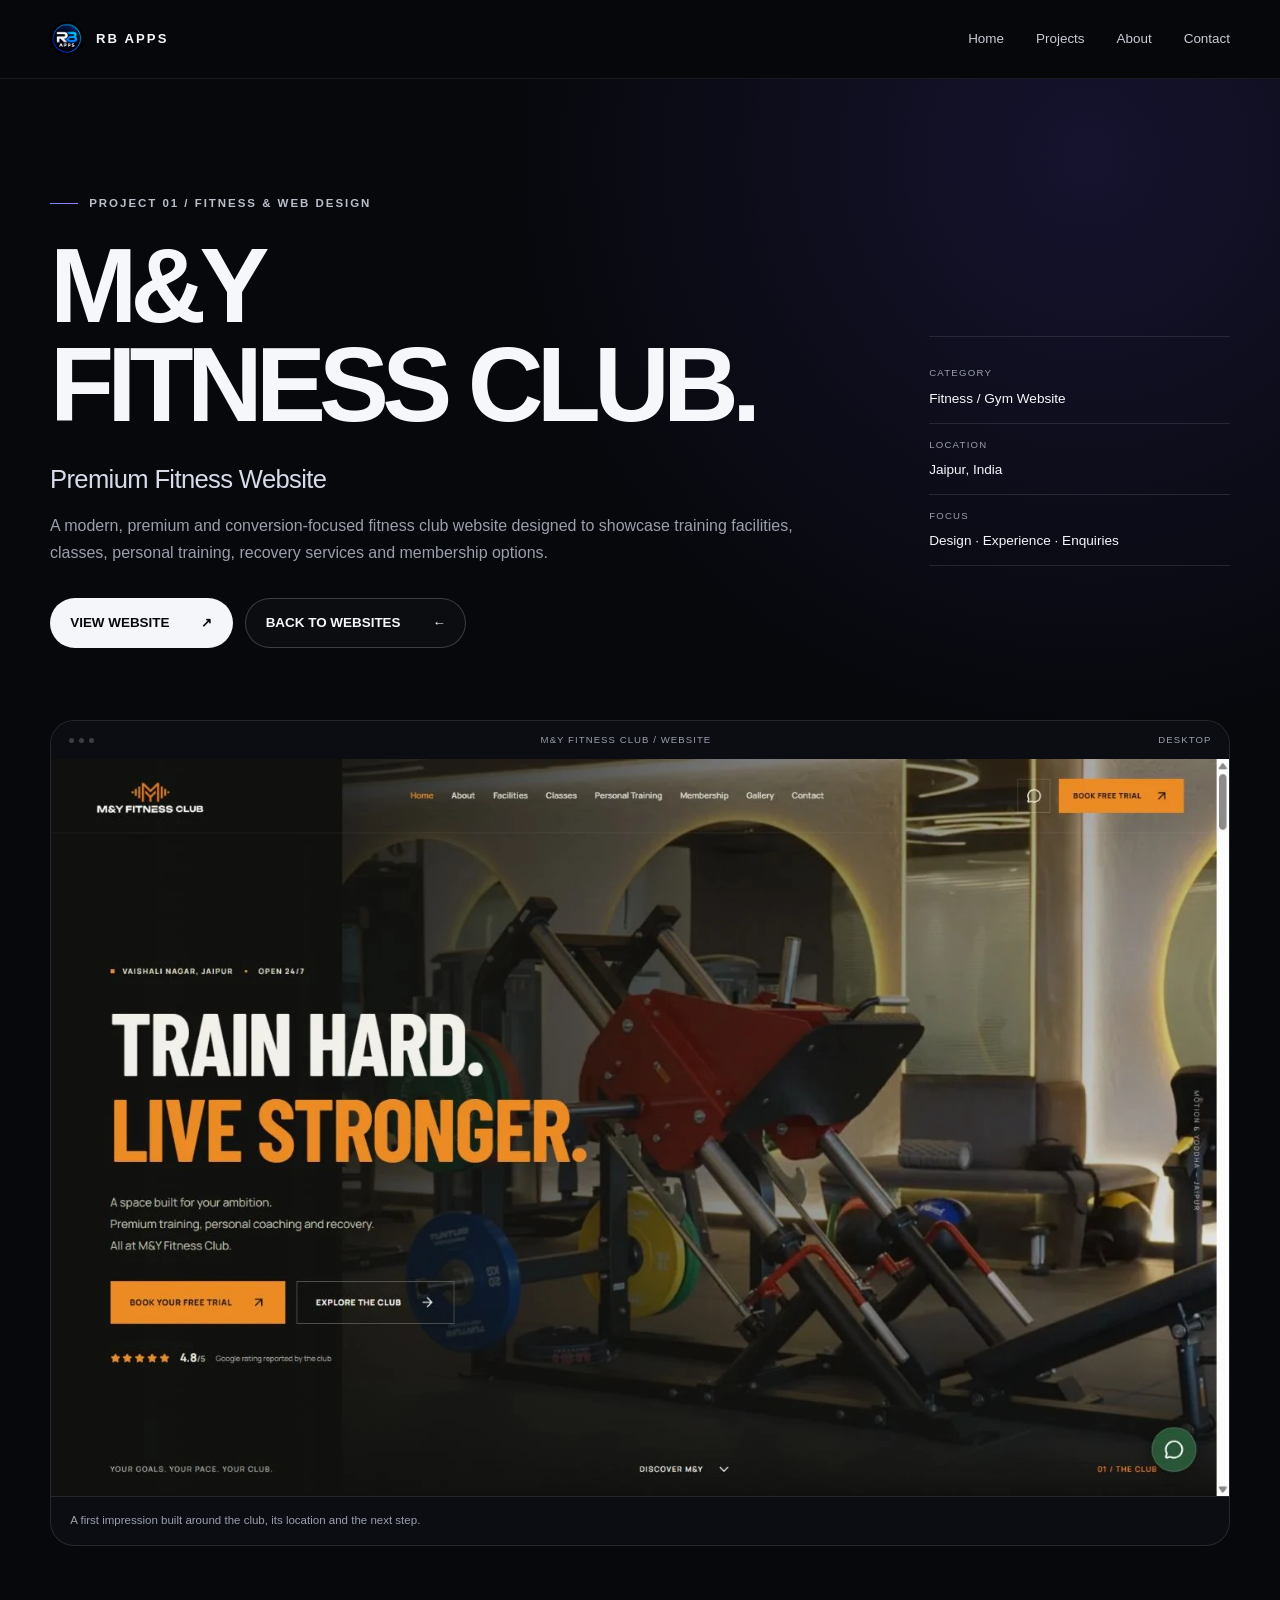
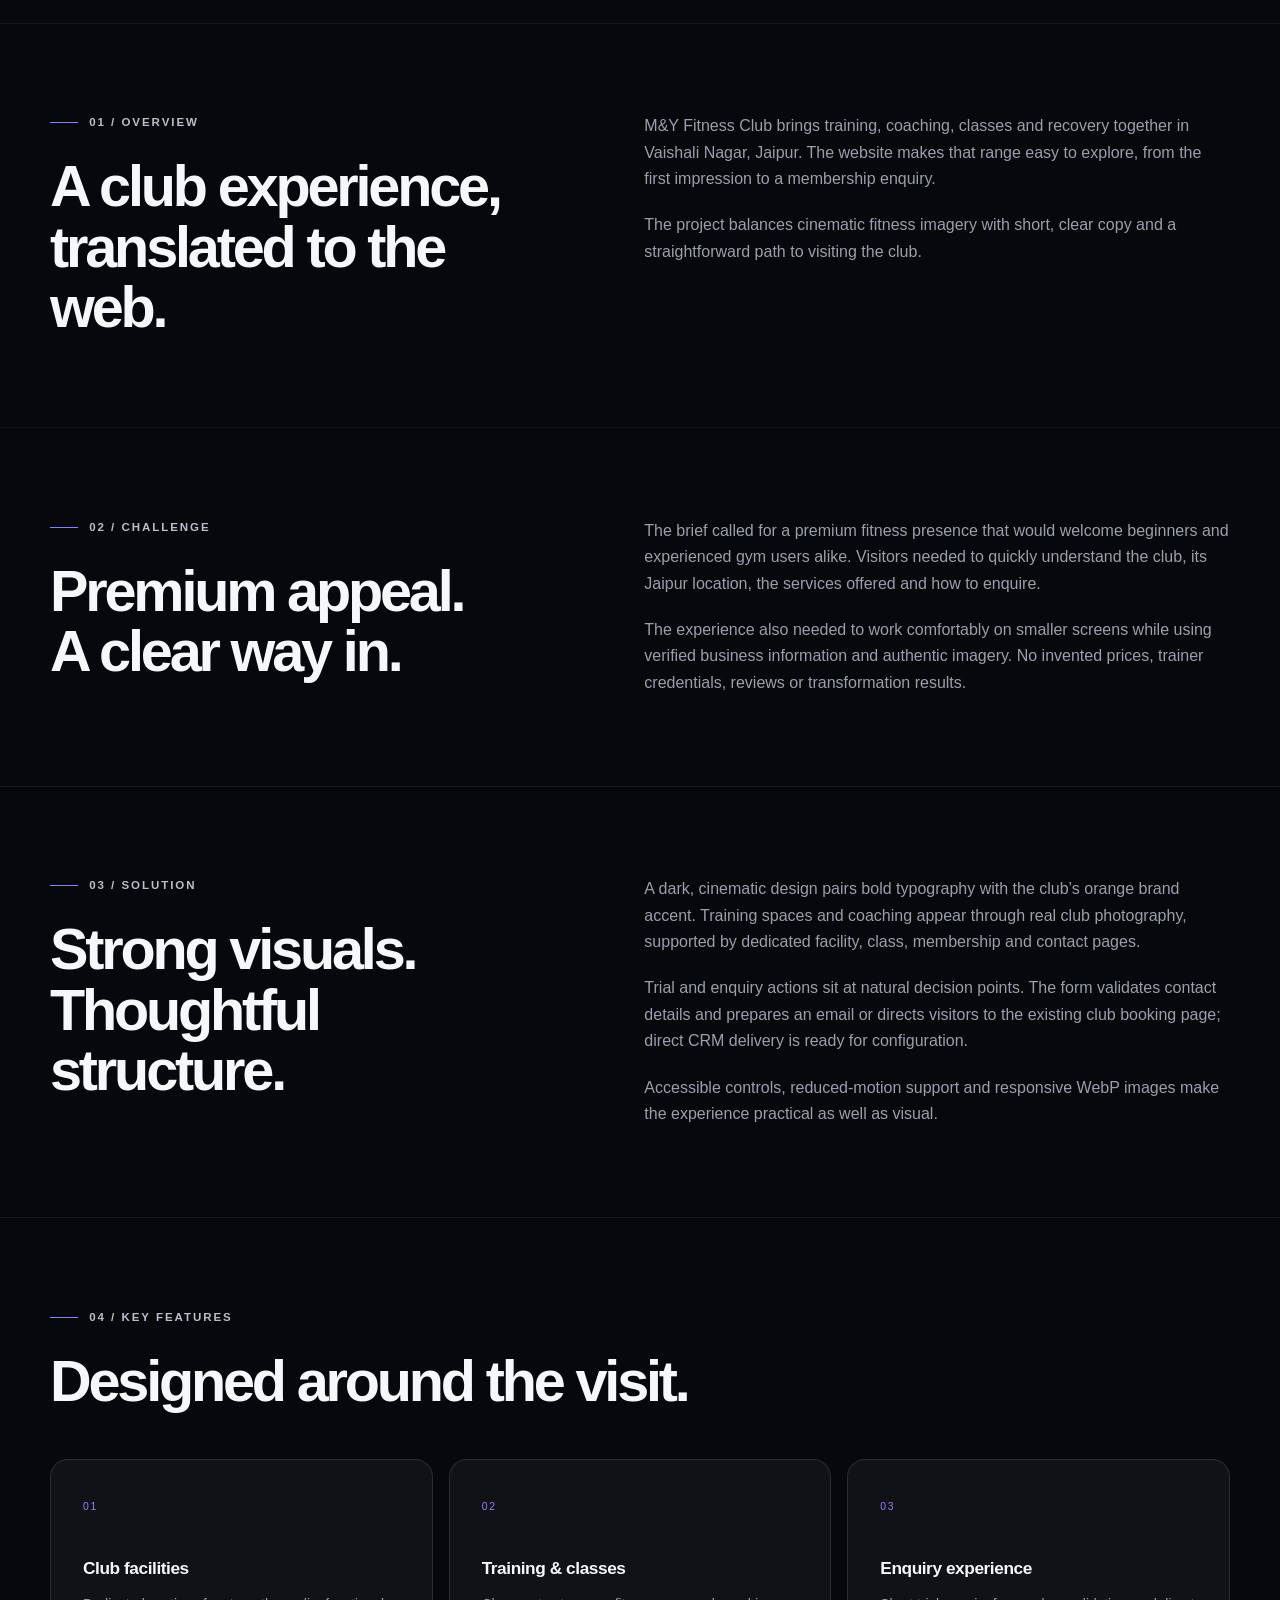
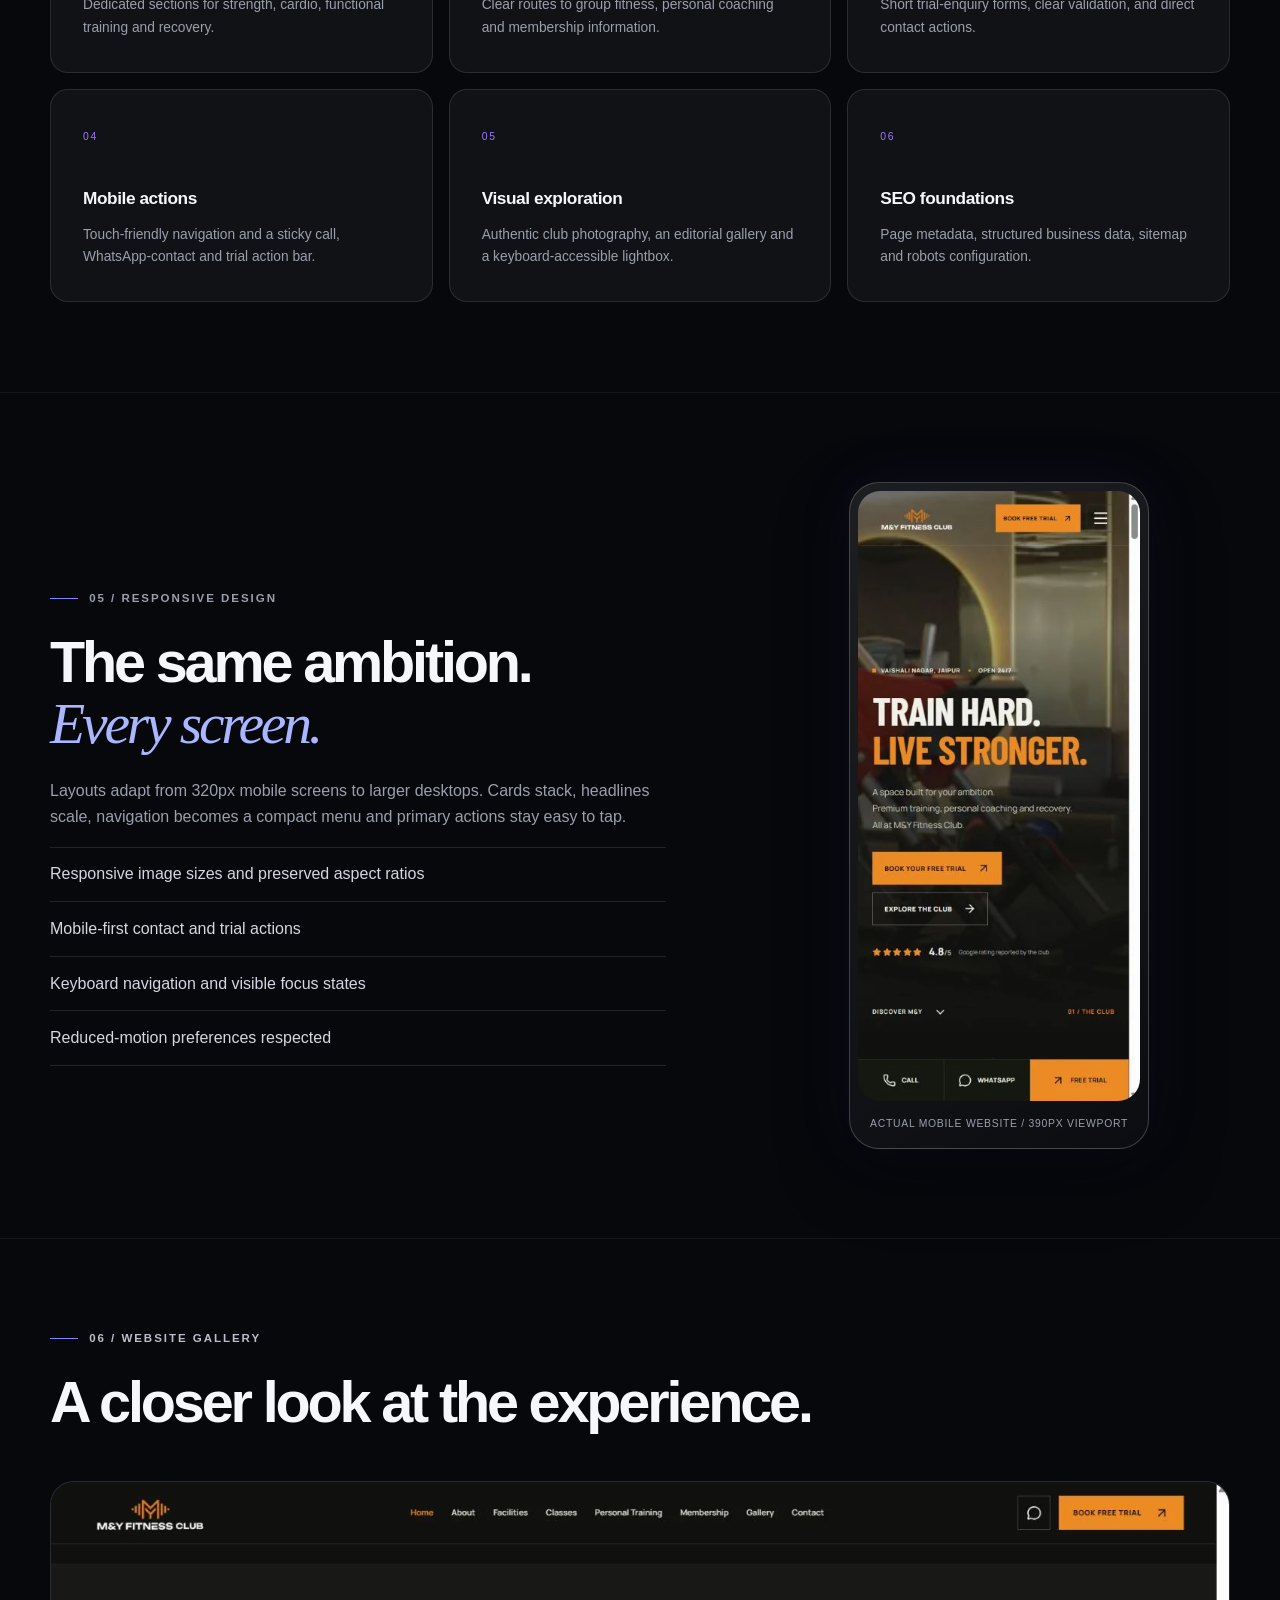
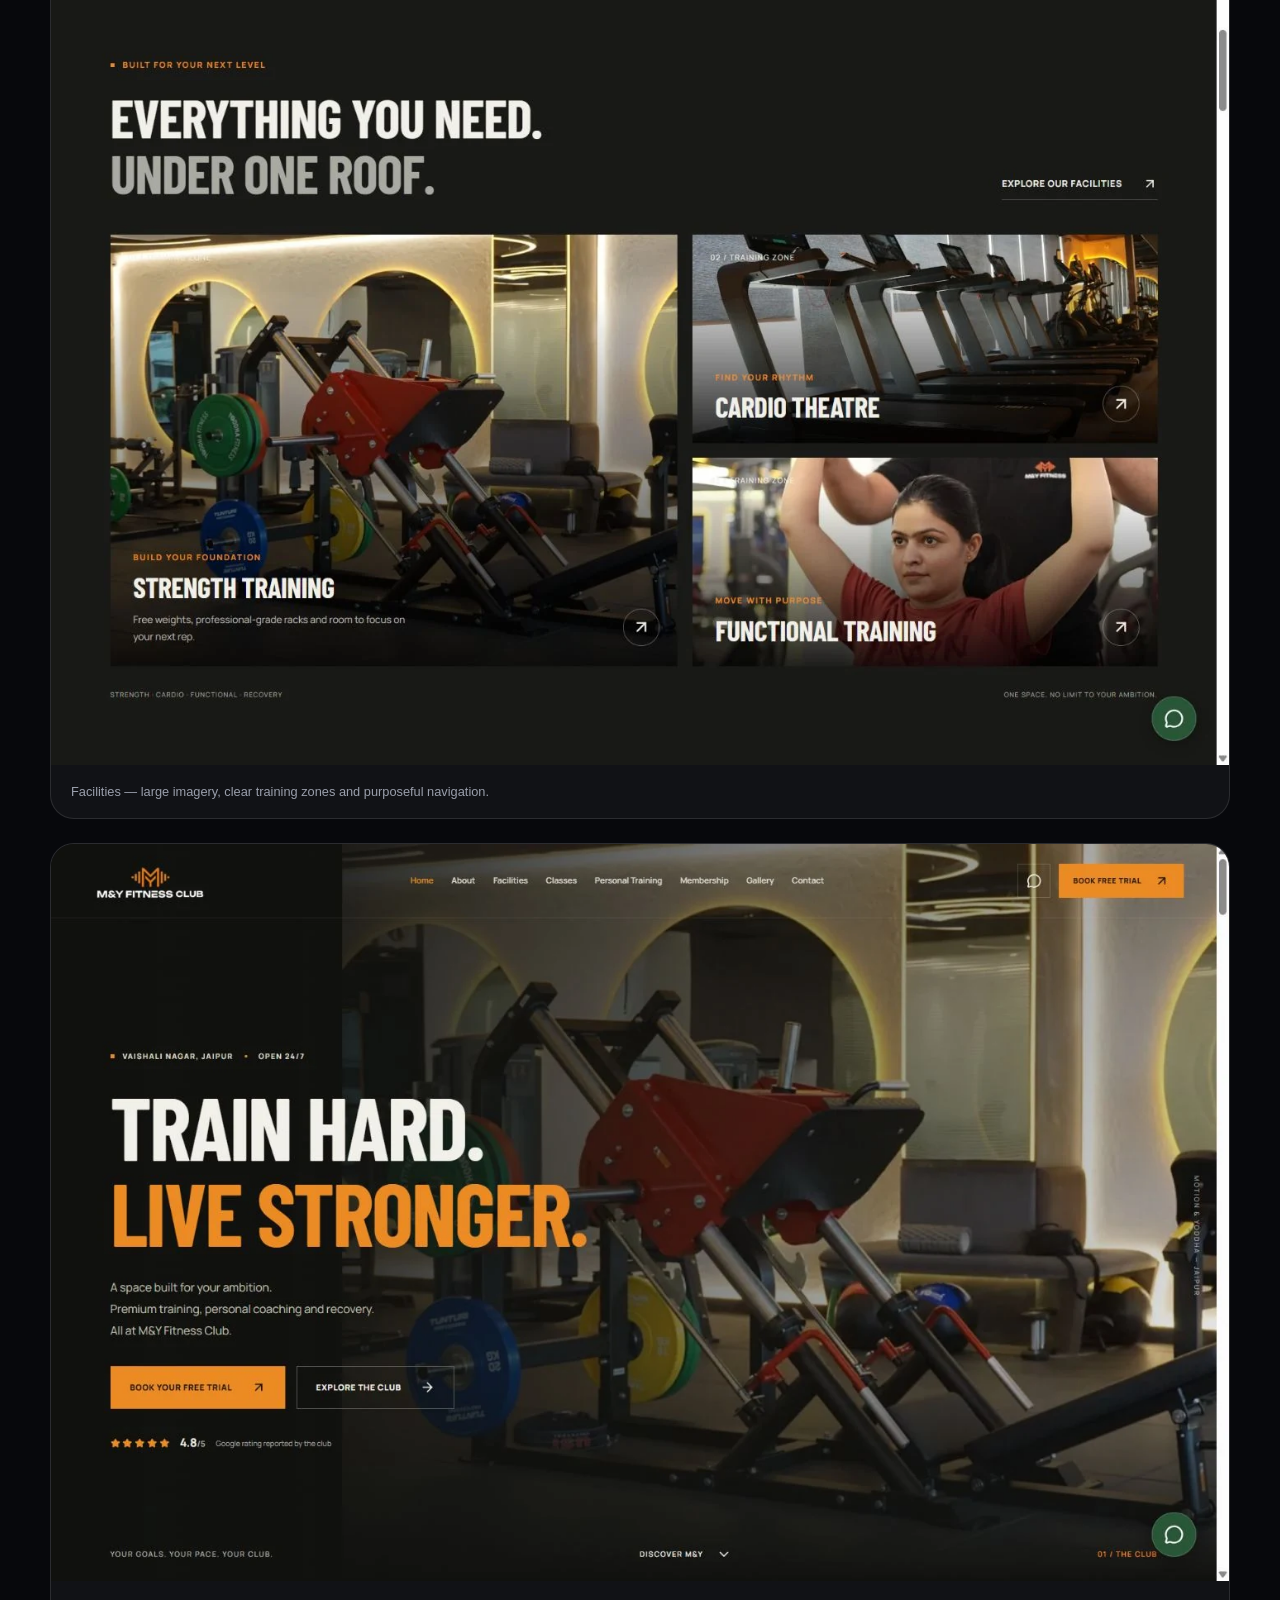
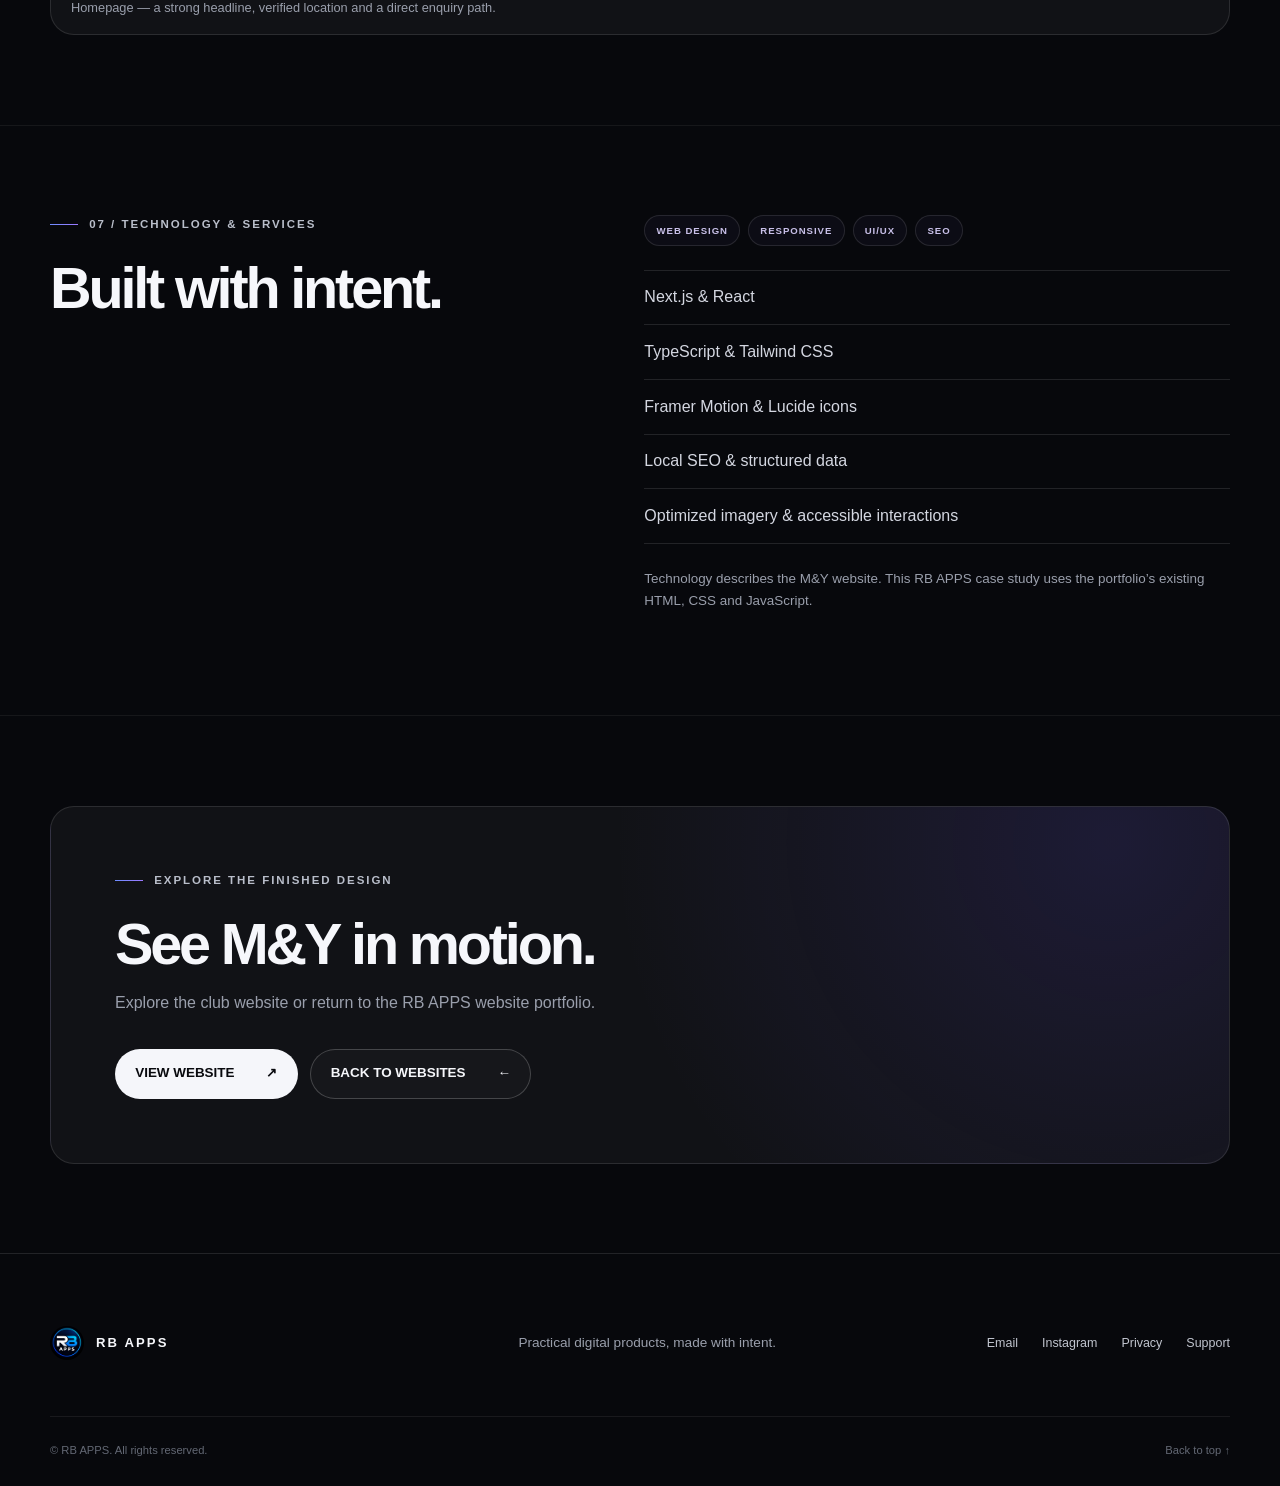
==== commit e485007b: "Point M&Y portfolio buttons to public GitHub Pages site" ====
--- a/projects/mny-fitness-club.html
+++ b/projects/mny-fitness-club.html
@@ -15,7 +15,7 @@
   <section class="mny-case-hero"><div class="category-shell">
     <p class="eyebrow"><span></span>PROJECT 01 / FITNESS &amp; WEB DESIGN</p>
     <div class="mny-case-top"><div><h1>M&amp;Y<br />FITNESS CLUB.</h1><p class="mny-case-subtitle">Premium Fitness Website</p><p class="mny-case-lead">A modern, premium and conversion-focused fitness club website designed to showcase training facilities, classes, personal training, recovery services and membership options.</p></div><dl class="mny-project-meta"><div><dt>Category</dt><dd>Fitness / Gym Website</dd></div><div><dt>Location</dt><dd>Jaipur, India</dd></div><div><dt>Focus</dt><dd>Design · Experience · Enquiries</dd></div></dl></div>
-    <div class="mny-actions"><a class="button button-primary" href="https://mny-fitness-club-jaipur.contact-himmathub.chatgpt.site/" target="_blank" rel="noopener noreferrer">VISIT WEBSITE <span class="mny-arrow" aria-hidden="true">↗</span></a><a class="button button-secondary" href="websites.html">BACK TO WEBSITES <span class="mny-arrow" aria-hidden="true">←</span></a></div>
+    <div class="mny-actions"><a class="button button-primary" href="https://rbmobileapps.github.io/mny-fitness-club/" target="_blank" rel="noopener noreferrer">VIEW WEBSITE <span class="mny-arrow" aria-hidden="true">↗</span></a><a class="button button-secondary" href="websites.html">BACK TO WEBSITES <span class="mny-arrow" aria-hidden="true">←</span></a></div>
     <figure class="mny-case-preview"><div class="mny-browser-bar" aria-hidden="true"><span class="mny-browser-dots"><i></i><i></i><i></i></span><span>M&amp;Y FITNESS CLUB / WEBSITE</span><span>DESKTOP</span></div><img class="mny-preview-image" src="../assets/images/projects/mny-fitness/mny-homepage.webp" width="1425" height="891" alt="Desktop homepage of the M&amp;Y Fitness Club website with cinematic gym photography and prominent trial actions" fetchpriority="high" /><figcaption>A first impression built around the club, its location and the next step.</figcaption></figure>
   </div></section>
   <section class="mny-case-section"><div class="category-shell split-grid"><div><p class="eyebrow"><span></span>01 / OVERVIEW</p><h2>A club experience,<br />translated to the web.</h2></div><div class="mny-section-copy"><p>M&amp;Y Fitness Club brings training, coaching, classes and recovery together in Vaishali Nagar, Jaipur. The website makes that range easy to explore, from the first impression to a membership enquiry.</p><p>The project balances cinematic fitness imagery with short, clear copy and a straightforward path to visiting the club.</p></div></div></section>
@@ -25,6 +25,6 @@
   <section class="mny-case-section"><div class="category-shell mny-responsive"><div class="mny-responsive-copy"><p class="eyebrow"><span></span>05 / RESPONSIVE DESIGN</p><h2>The same ambition.<br /><em>Every screen.</em></h2><p>Layouts adapt from 320px mobile screens to larger desktops. Cards stack, headlines scale, navigation becomes a compact menu and primary actions stay easy to tap.</p><ul class="stack-list"><li>Responsive image sizes and preserved aspect ratios</li><li>Mobile-first contact and trial actions</li><li>Keyboard navigation and visible focus states</li><li>Reduced-motion preferences respected</li></ul></div><figure class="mny-device-frame"><img src="../assets/images/projects/mny-fitness/mny-mobile.webp" width="375" height="811" alt="Actual mobile M&amp;Y homepage showing stacked content, free-trial buttons and the mobile contact bar" loading="lazy" /><figcaption>ACTUAL MOBILE WEBSITE / 390PX VIEWPORT</figcaption></figure></div></section>
   <section class="mny-case-section"><div class="category-shell"><div class="section-label"><p class="eyebrow"><span></span>06 / WEBSITE GALLERY</p><h2>A closer look at the experience.</h2></div><div class="mny-gallery"><figure><a href="../assets/images/projects/mny-fitness/mny-facilities.webp" target="_blank" rel="noopener noreferrer" aria-label="Open full facilities screenshot in a new tab"><img src="../assets/images/projects/mny-fitness/mny-facilities.webp" width="1425" height="1069" alt="M&amp;Y facilities section with large strength, cardio and functional training cards" loading="lazy" /></a><figcaption>Facilities — large imagery, clear training zones and purposeful navigation.</figcaption></figure><figure><a href="../assets/images/projects/mny-fitness/mny-homepage.webp" target="_blank" rel="noopener noreferrer" aria-label="Open full homepage screenshot in a new tab"><img src="../assets/images/projects/mny-fitness/mny-homepage.webp" width="1425" height="891" alt="Full desktop screenshot of the M&amp;Y Fitness Club homepage hero" loading="lazy" /></a><figcaption>Homepage — a strong headline, verified location and a direct enquiry path.</figcaption></figure></div></div></section>
   <section class="mny-case-section"><div class="category-shell split-grid"><div><p class="eyebrow"><span></span>07 / TECHNOLOGY &amp; SERVICES</p><h2>Built with intent.</h2></div><div class="mny-services"><ul class="mny-tags" aria-label="Project services"><li>WEB DESIGN</li><li>RESPONSIVE</li><li>UI/UX</li><li>SEO</li></ul><ul class="stack-list" style="margin-top:1.5rem"><li>Next.js &amp; React</li><li>TypeScript &amp; Tailwind CSS</li><li>Framer Motion &amp; Lucide icons</li><li>Local SEO &amp; structured data</li><li>Optimized imagery &amp; accessible interactions</li></ul><p class="mny-stack-note">Technology describes the M&amp;Y website. This RB APPS case study uses the portfolio’s existing HTML, CSS and JavaScript.</p></div></div></section>
-  <section class="mny-case-section"><div class="category-shell"><div class="mny-end-panel"><p class="eyebrow"><span></span>EXPLORE THE FINISHED DESIGN</p><h2>See M&amp;Y in motion.</h2><p>Explore the club website or return to the RB APPS website portfolio.</p><div class="mny-actions"><a class="button button-primary" href="https://mny-fitness-club-jaipur.contact-himmathub.chatgpt.site/" target="_blank" rel="noopener noreferrer">VISIT WEBSITE <span class="mny-arrow" aria-hidden="true">↗</span></a><a class="button button-secondary" href="websites.html">BACK TO WEBSITES <span class="mny-arrow" aria-hidden="true">←</span></a></div><p class="mny-launch-note">The current website deployment is a private preview. Access may require the owner’s signed-in account.</p></div></div></section>
+  <section class="mny-case-section"><div class="category-shell"><div class="mny-end-panel"><p class="eyebrow"><span></span>EXPLORE THE FINISHED DESIGN</p><h2>See M&amp;Y in motion.</h2><p>Explore the club website or return to the RB APPS website portfolio.</p><div class="mny-actions"><a class="button button-primary" href="https://rbmobileapps.github.io/mny-fitness-club/" target="_blank" rel="noopener noreferrer">VIEW WEBSITE <span class="mny-arrow" aria-hidden="true">↗</span></a><a class="button button-secondary" href="websites.html">BACK TO WEBSITES <span class="mny-arrow" aria-hidden="true">←</span></a></div></div></div></section>
 </main><footer class="site-footer"><div class="container footer-main"><a class="wordmark" href="../index.html" aria-label="RB APPS home"><img class="wordmark-logo" src="../assets/images/rb-apps-logo.png" alt="RB APPS Logo" width="34" height="34" /><span>RB APPS</span></a><p>Practical digital products, made with intent.</p><nav aria-label="Footer navigation"><a href="mailto:digitalcreatorranjeet@gmail.com">Email</a><a href="https://www.instagram.com/ranjeet.focused/" target="_blank" rel="noopener noreferrer" aria-label="Instagram (opens in a new tab)">Instagram</a><a href="../privacy.html">Privacy</a><a href="../support.html">Support</a></nav></div><div class="container footer-bottom"><p>© <span data-current-year></span> RB APPS. All rights reserved.</p><a href="#main-content">Back to top ↑</a></div></footer>
 </body></html>
